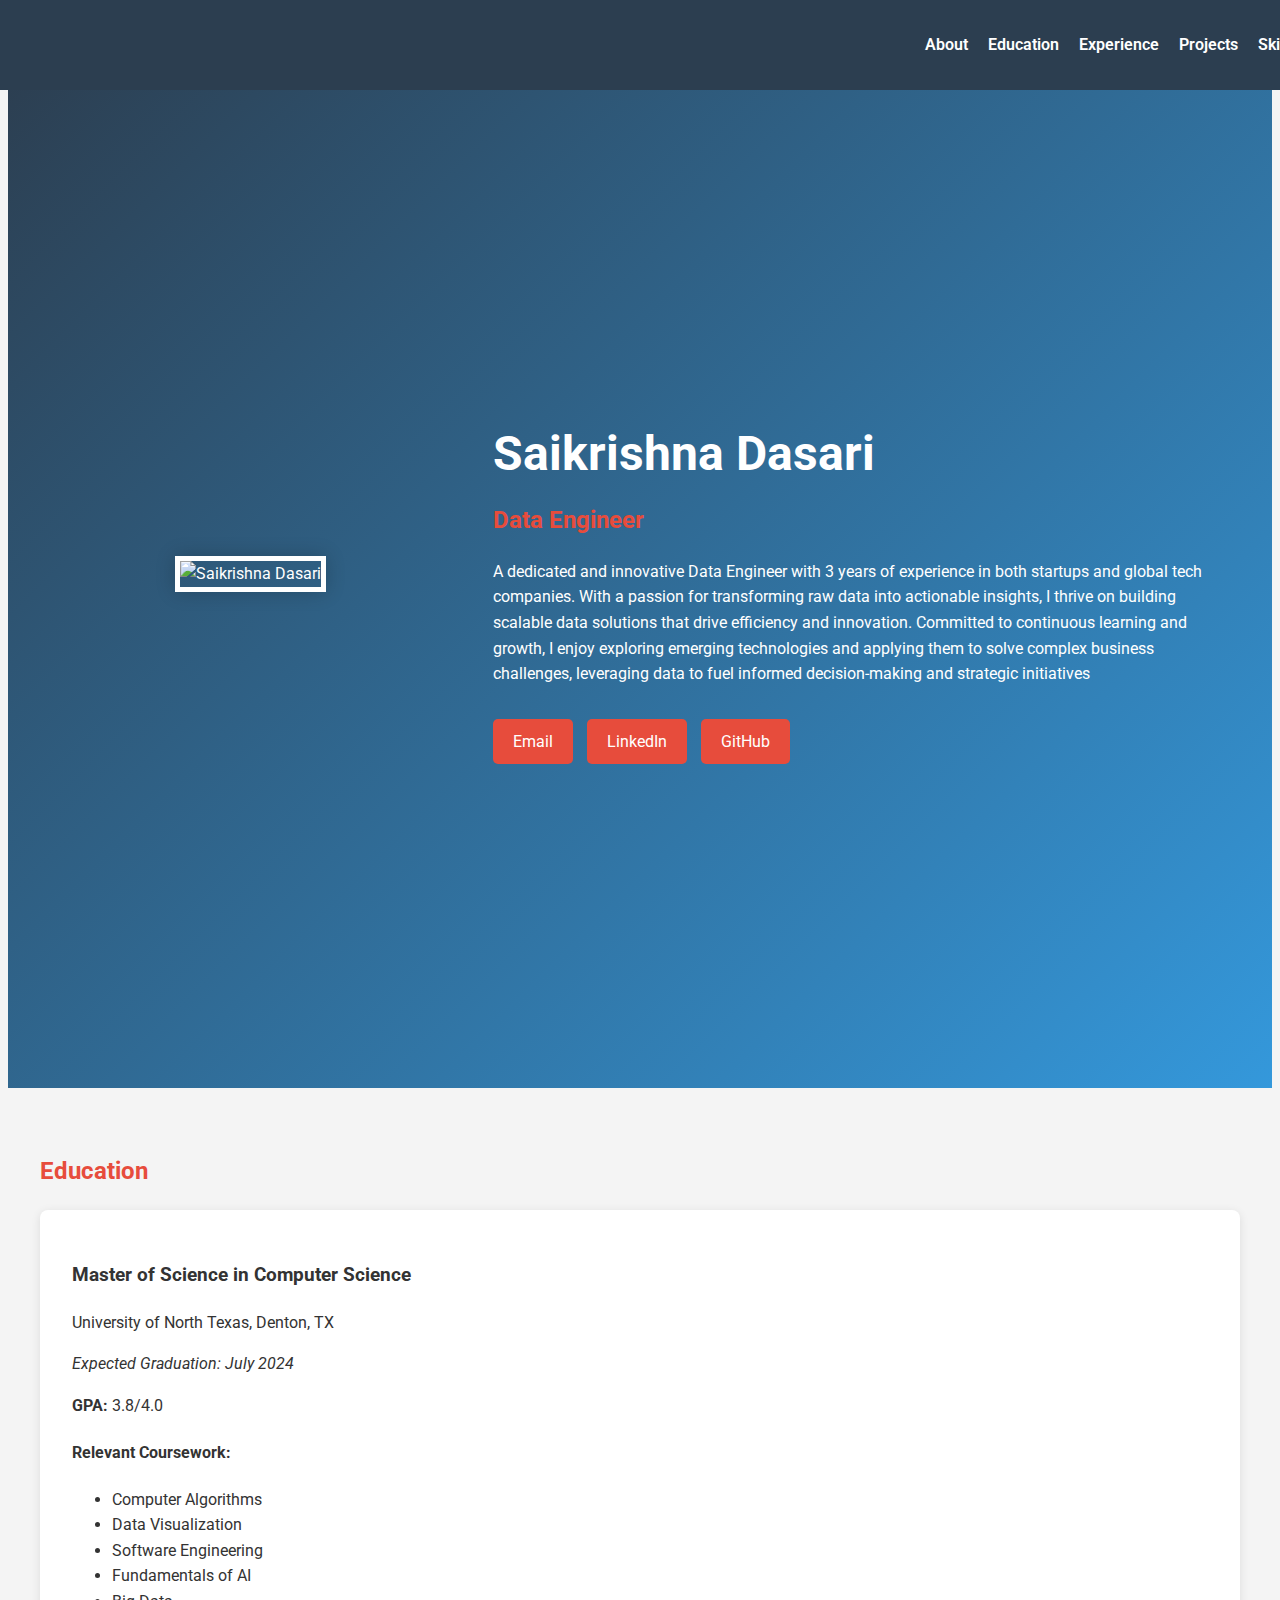
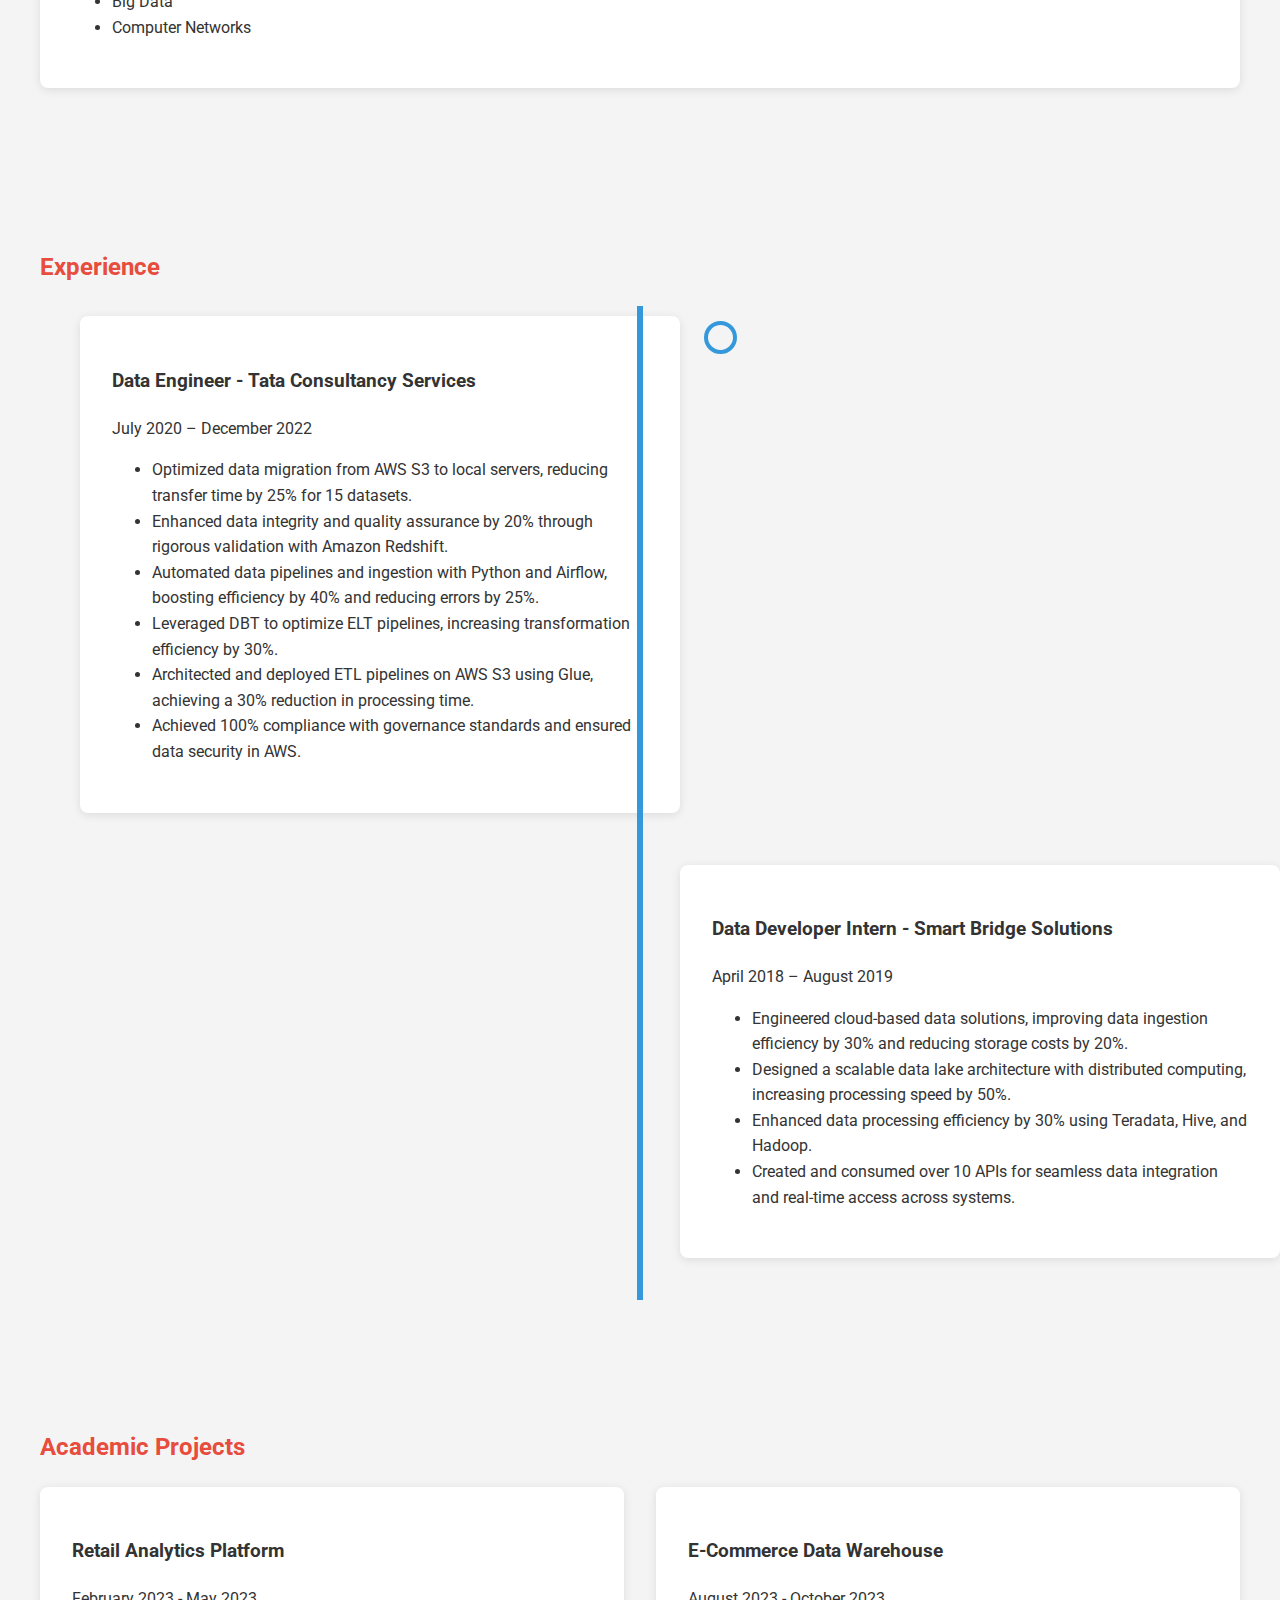
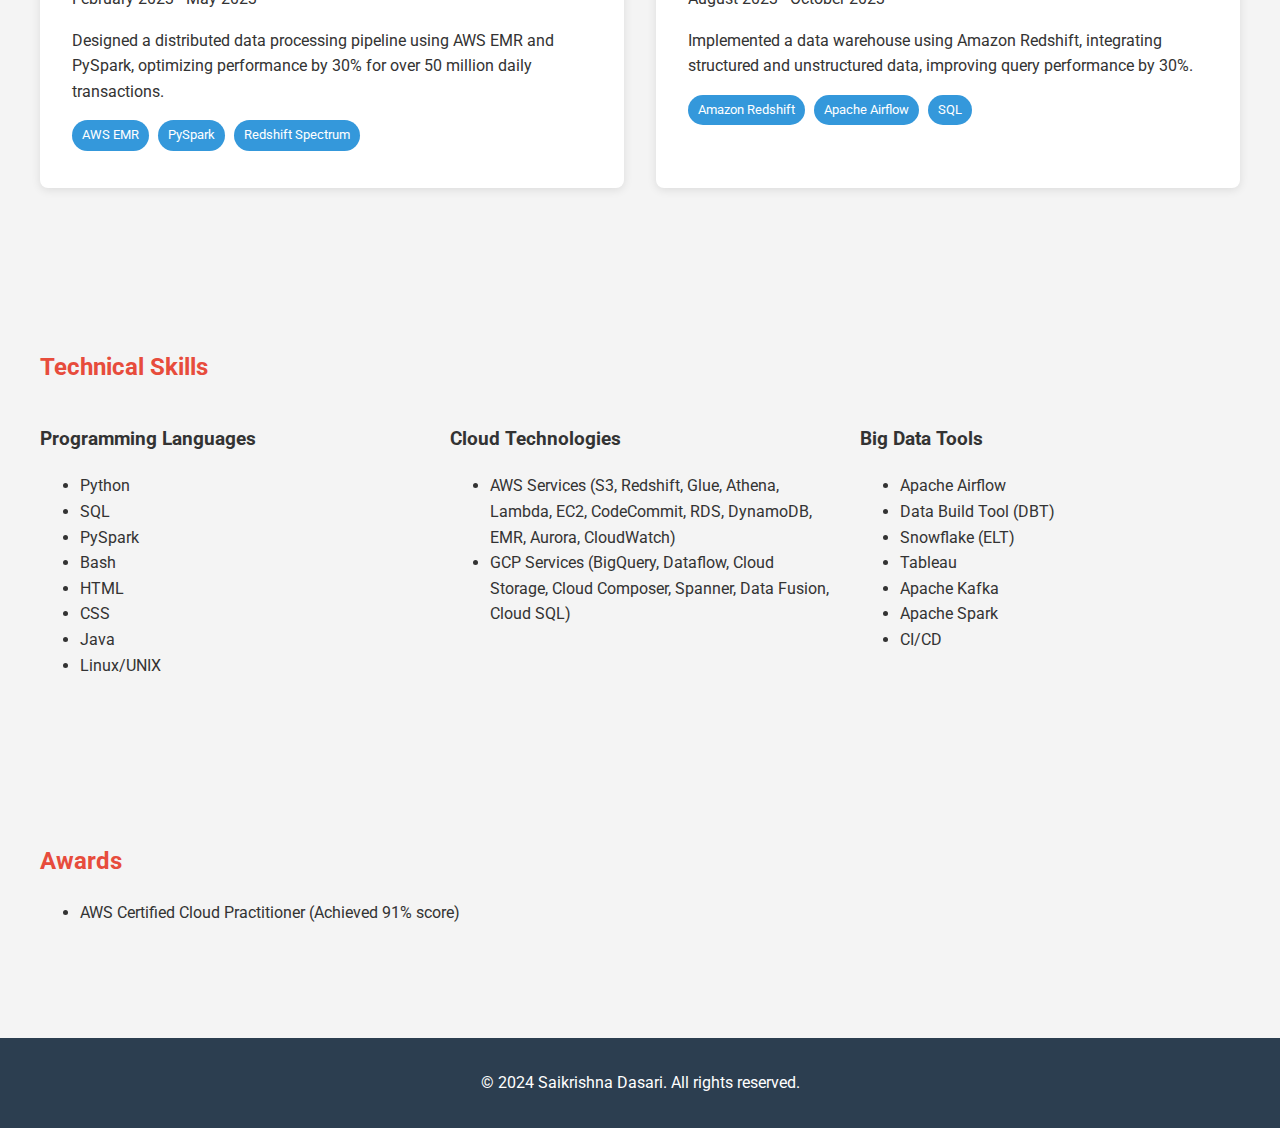
==== index.html @ 079c6537 "updated files4" ====
<!DOCTYPE html>
<html lang="en">
<head>
    <meta charset="UTF-8">
    <meta name="viewport" content="width=device-width, initial-scale=1.0">
    <title>Saikrishna Dasari - Data Engineer Portfolio</title>
    <link href="https://fonts.googleapis.com/css2?family=Roboto:wght@300;400;700&display=swap" rel="stylesheet">
    <link rel="stylesheet" href="styles.css">
    <script src="https://kit.fontawesome.com/your-fontawesome-kit.js" crossorigin="anonymous"></script>
</head>
<body>
    <header>
        <nav>
            <ul>
                <li><a href="#about">About</a></li>
                <li><a href="#education">Education</a></li>
                <li><a href="#experience">Experience</a></li>
                <li><a href="#projects">Projects</a></li>
                <li><a href="#skills">Skills</a></li>
            </ul>
        </nav>
    </header>

    <main>
        <section id="hero">
            <div class="hero-content">
                <div class="hero-image">
                    <img src="https://github.com/saikrishnadasari5/saikrishnadasari5.github.io/blob/master/saikii.jpeg?raw=true" alt="Saikrishna Dasari">
                </div>
                <div class="hero-text">
                    <h1>Saikrishna Dasari</h1>
                    <h2>Data Engineer</h2>
                    <p>A dedicated and innovative Data Engineer with 3 years of experience in both startups and global tech companies. With a passion for transforming raw data into actionable insights, I thrive on building scalable data solutions that drive efficiency and innovation. Committed to continuous learning and growth, I enjoy exploring emerging technologies and applying them to solve complex business challenges, leveraging data to fuel informed decision-making and strategic initiatives</p>
                    <div class="contact-links">
                        <a href="mailto:saikrishnadasari46@gmail.com" class="btn"><i class="fas fa-envelope"></i> Email</a>
                        <a href="https://www.linkedin.com/in/saikrishna-dasari-46b28b151/" target="_blank" class="btn"><i class="fab fa-linkedin"></i> LinkedIn</a>
                        <a href="https://github.com/saikrishnadasari5" target="_blank" class="btn"><i class="fab fa-github"></i> GitHub</a>
                    </div>
                </div>
            </div>
        </section>

        <section id="education">
            <h2>Education</h2>
            <div class="education-card">
                <h3>Master of Science in Computer Science</h3>
                <p>University of North Texas, Denton, TX</p>
                <p><em>Expected Graduation: July 2024</em></p>
                <p><strong>GPA:</strong> 3.8/4.0</p>
                <div class="coursework">
                    <h4>Relevant Coursework:</h4>
                    <ul>
                        <li>Computer Algorithms</li>
                        <li>Data Visualization</li>
                        <li>Software Engineering</li>
                        <li>Fundamentals of AI</li>
                        <li>Big Data</li>
                        <li>Computer Networks</li>
                    </ul>
                </div>
            </div>
        </section>

        <section id="experience">
            <h2>Experience</h2>
            <div class="timeline">
                <div class="timeline-item">
                    <div class="timeline-content">
                        <h3>Data Engineer - Tata Consultancy Services</h3>
                        <p class="date">July 2020 – December 2022</p>
                        <ul>
                            <li>Optimized data migration from AWS S3 to local servers, reducing transfer time by 25% for 15 datasets.</li>
                            <li>Enhanced data integrity and quality assurance by 20% through rigorous validation with Amazon Redshift.</li>
                            <li>Automated data pipelines and ingestion with Python and Airflow, boosting efficiency by 40% and reducing errors by 25%.</li>
                            <li>Leveraged DBT to optimize ELT pipelines, increasing transformation efficiency by 30%.</li>
                            <li>Architected and deployed ETL pipelines on AWS S3 using Glue, achieving a 30% reduction in processing time.</li>
                            <li>Achieved 100% compliance with governance standards and ensured data security in AWS.</li>
                        </ul>
                    </div>
                </div>
                <div class="timeline-item">
                    <div class="timeline-content">
                        <h3>Data Developer Intern - Smart Bridge Solutions</h3>
                        <p class="date">April 2018 – August 2019</p>
                        <ul>
                            <li>Engineered cloud-based data solutions, improving data ingestion efficiency by 30% and reducing storage costs by 20%.</li>
                            <li>Designed a scalable data lake architecture with distributed computing, increasing processing speed by 50%.</li>
                            <li>Enhanced data processing efficiency by 30% using Teradata, Hive, and Hadoop.</li>
                            <li>Created and consumed over 10 APIs for seamless data integration and real-time access across systems.</li>
                        </ul>
                    </div>
                </div>
            </div>
        </section>

        <section id="projects">
            <h2>Academic Projects</h2>
            <div class="project-grid">
                <div class="project-card">
                    <h3>Retail Analytics Platform</h3>
                    <p class="project-date">February 2023 - May 2023</p>
                    <p>Designed a distributed data processing pipeline using AWS EMR and PySpark, optimizing performance by 30% for over 50 million daily transactions.</p>
                    <div class="tech-stack">
                        <span>AWS EMR</span>
                        <span>PySpark</span>
                        <span>Redshift Spectrum</span>
                    </div>
                </div>
                <div class="project-card">
                    <h3>E-Commerce Data Warehouse</h3>
                    <p class="project-date">August 2023 - October 2023</p>
                    <p>Implemented a data warehouse using Amazon Redshift, integrating structured and unstructured data, improving query performance by 30%.</p>
                    <div class="tech-stack">
                        <span>Amazon Redshift</span>
                        <span>Apache Airflow</span>
                        <span>SQL</span>
                    </div>
                </div>
            </div>
        </section>

        <section id="skills">
            <h2>Technical Skills</h2>
            <div class="skills-container">
                <div class="skill-category">
                    <h3>Programming Languages</h3>
                    <ul>
                        <li>Python</li>
                        <li>SQL</li>
                        <li>PySpark</li>
                        <li>Bash</li>
                        <li>HTML</li>
                        <li>CSS</li>
                        <li>Java</li>
                        <li>Linux/UNIX</li>
                    </ul>
                </div>
                <div class="skill-category">
                    <h3>Cloud Technologies</h3>
                    <ul>
                        <li>AWS Services (S3, Redshift, Glue, Athena, Lambda, EC2, CodeCommit, RDS, DynamoDB, EMR, Aurora, CloudWatch)</li>
                        <li>GCP Services (BigQuery, Dataflow, Cloud Storage, Cloud Composer, Spanner, Data Fusion, Cloud SQL)</li>
                    </ul>
                </div>
                <div class="skill-category">
                    <h3>Big Data Tools</h3>
                    <ul>
                        <li>Apache Airflow</li>
                        <li>Data Build Tool (DBT)</li>
                        <li>Snowflake (ELT)</li>
                        <li>Tableau</li>
                        <li>Apache Kafka</li>
                        <li>Apache Spark</li>
                        <li>CI/CD</li>
                    </ul>
                </div>
            </div>
        </section>

        <section id="awards">
            <h2>Awards</h2>
            <ul>
                <li>AWS Certified Cloud Practitioner (Achieved 91% score)</li>
            </ul>
        </section>
    </main>

    <footer>
        <p>&copy; 2024 Saikrishna Dasari. All rights reserved.</p>
    </footer>
</body>
</html>
---- styles.css ----
:root {
    --primary-color: #2c3e50;
    --secondary-color: #3498db;
    --accent-color: #e74c3c;
    --text-color: #333;
    --bg-color: #f4f4f4;
}

body, html {
    font-family: 'Roboto', sans-serif;
    margin: 0;
    padding: 0;
    background-color: var(--bg-color);
    color: var(--text-color);
    line-height: 1.6;
}

header {
    background-color: var(--primary-color);
    padding: 1rem;
    position: fixed;
    width: 100%;
    top: 0;
    z-index: 1000;
}

nav ul {
    list-style-type: none;
    padding: 0;
    display: flex;
    justify-content: flex-end;
}

nav ul li {
    margin-left: 20px;
}

nav ul li a {
    color: white;
    text-decoration: none;
    font-weight: 600;
    transition: color 0.3s ease;
}

nav ul li a:hover {
    color: var(--secondary-color);
}

main {
    padding-top: 60px;
}

#hero {
    height: 100vh;
    display: flex;
    align-items: center;
    background: linear-gradient(135deg, var(--primary-color) 0%, var(--secondary-color) 100%);
    color: white;
}

.hero-content {
    display: flex;
    max-width: 1200px;
    margin: 0 auto;
    padding: 2rem;
    align-items: center;
}

.hero-image {
    flex: 1;
    text-align: center;
}

.hero-image img {
    width: 300px;
    height: auto;
    object-fit: cover;
    border: 5px solid white;
    box-shadow: 0 0 20px rgba(0, 0, 0, 0.2);
}

.hero-text {
    flex: 2;
    padding-left: 4rem;
}

h1 {
    font-size: 3em;
    margin-bottom: 0.5rem;
}

h2 {
    font-size: 1.5em;
    color: var(--accent-color);
    margin-top: 0;
}

.contact-links {
    margin-top: 2rem;
}

.btn {
    display: inline-block;
    padding: 10px 20px;
    margin-right: 10px;
    background-color: var(--accent-color);
    color: white;
    text-decoration: none;
    border-radius: 5px;
    transition: background-color 0.3s ease;
}

.btn:hover {
    background-color: #c0392b;
}

section {
    padding: 4rem 2rem;
    max-width: 1200px;
    margin: 0 auto;
}

.education-card, .timeline-content, .project-card {
    background-color: white;
    padding: 2rem;
    border-radius: 8px;
    box-shadow: 0 2px 10px rgba(0, 0, 0, 0.1);
    margin-bottom: 2rem;
}

.timeline {
    position: relative;
}

.timeline::after {
    content: '';
    position: absolute;
    width: 6px;
    background-color: var(--secondary-color);
    top: 0;
    bottom: 0;
    left: 50%;
    margin-left: -3px;
}

.timeline-item {
    padding: 10px 40px;
    position: relative;
    background-color: inherit;
    width: 50%;
}

.timeline-item::after {
    content: '';
    position: absolute;
    width: 25px;
    height: 25px;
    right: -17px;
    background-color: var(--bg-color);
    border: 4px solid var(--secondary-color);
    top: 15px;
    border-radius: 50%;
    z-index: 1;
}

.timeline-item:nth-child(even) {
    left: 50%;
}

.project-grid {
    display: grid;
    grid-template-columns: repeat(auto-fit, minmax(300px, 1fr));
    gap: 2rem;
}

.tech-stack {
    margin-top: 1rem;
}

.tech-stack span {
    display: inline-block;
    background-color: var(--secondary-color);
    color: white;
    padding: 5px 10px;
    border-radius: 20px;
    font-size: 0.8rem;
    margin-right: 5px;
    margin-bottom: 5px;
}

.skills-container {
    display: flex;
    flex-wrap: wrap;
    justify-content: space-between;
}

.skill-category {
    flex-basis: calc(33.333% - 20px);
    margin-bottom: 20px;
}

footer {
    background-color: var(--primary-color);
    color: white;
    text-align: center;
    padding: 1rem;
    margin-top: 2rem;
}

@media (max-width: 768px) {
    .hero-content {
        flex-direction: column;
        text-align: center;
    }

    .hero-text {
        padding-left: 0;
        margin-top: 2rem;
    }

    .timeline::after {
        left: 31px;
    }

    .timeline-item {
        width: 100%;
        padding-left: 70px;
        padding-right: 25px;
    }

    .timeline-item::before {
        left: 60px;
        border: medium solid white;
        border-width: 10px 10px 10px 0;
        border-color: transparent white transparent transparent;
    }

    .timeline-item::after {
        left: 15px;
    }

    .timeline-item:nth-child(even) {
        left: 0%;
    }

    .skill-category {
        flex-basis: 100%;
    }
}
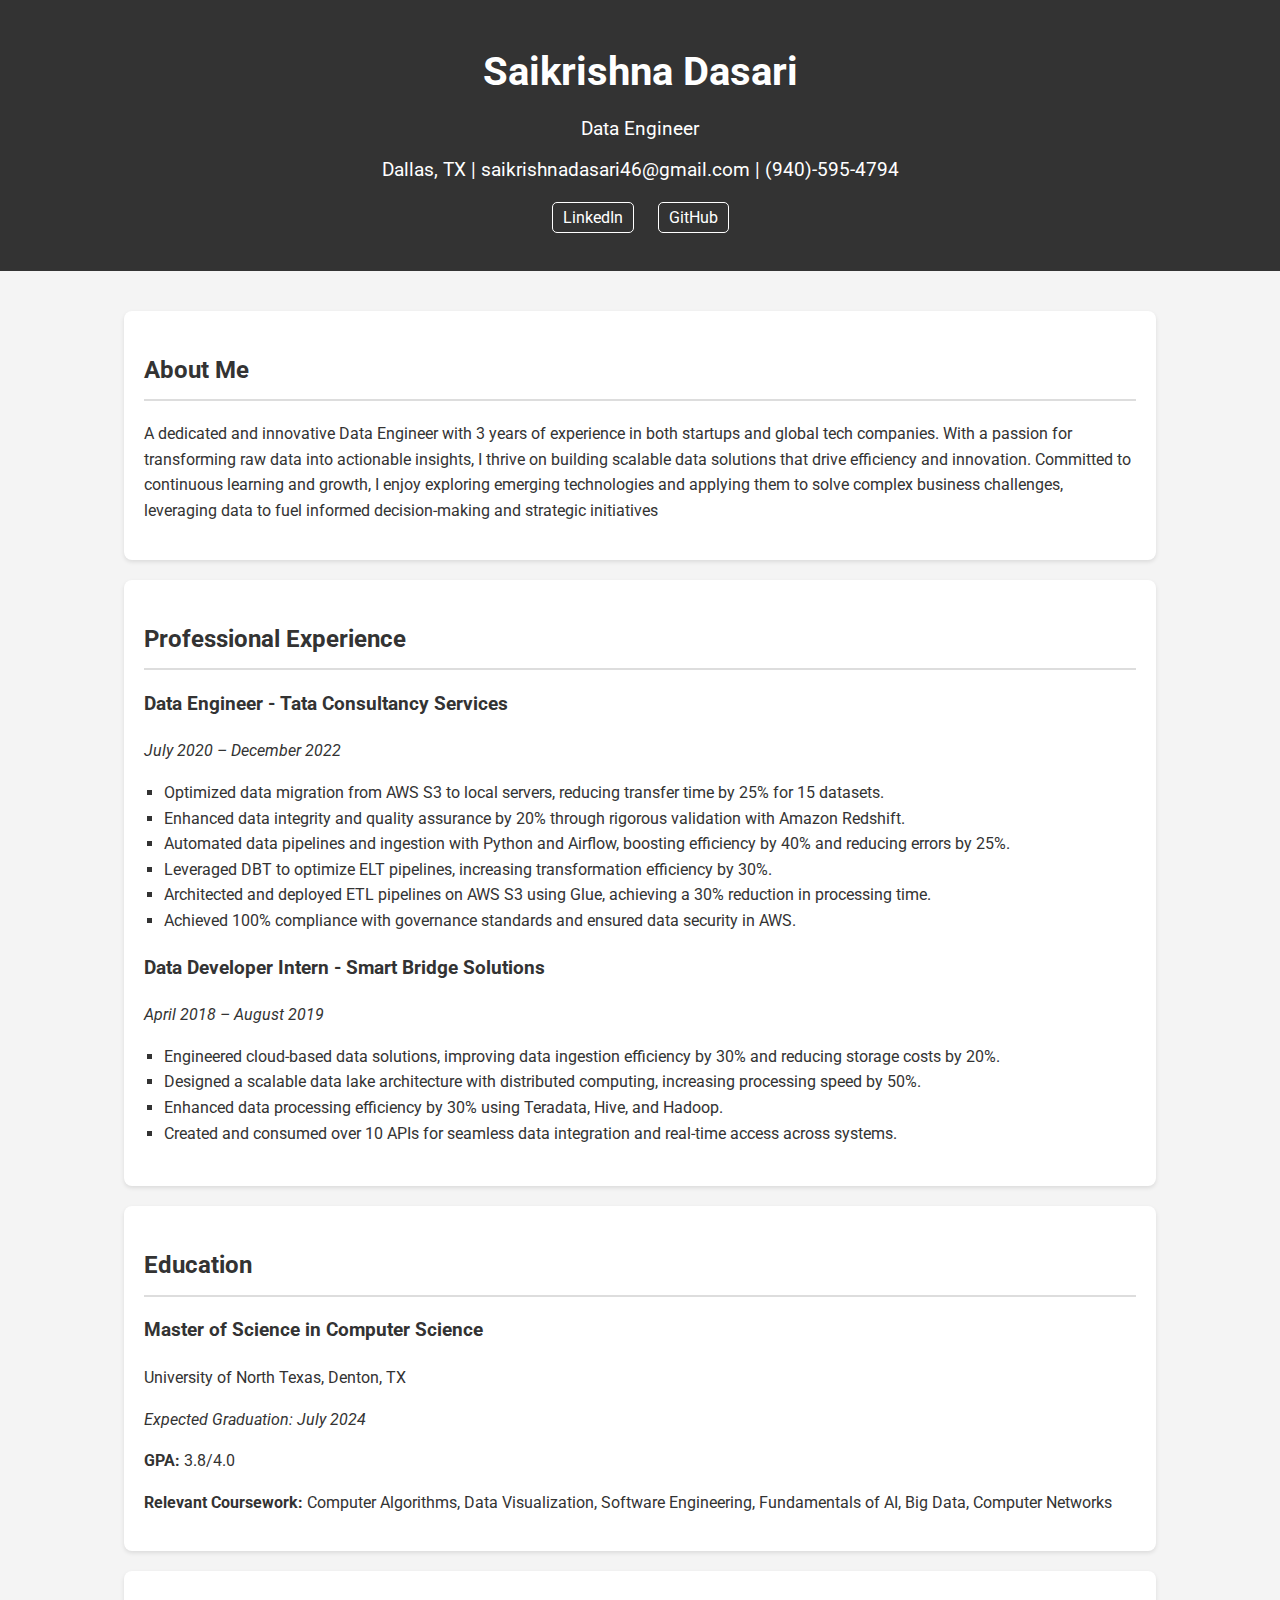
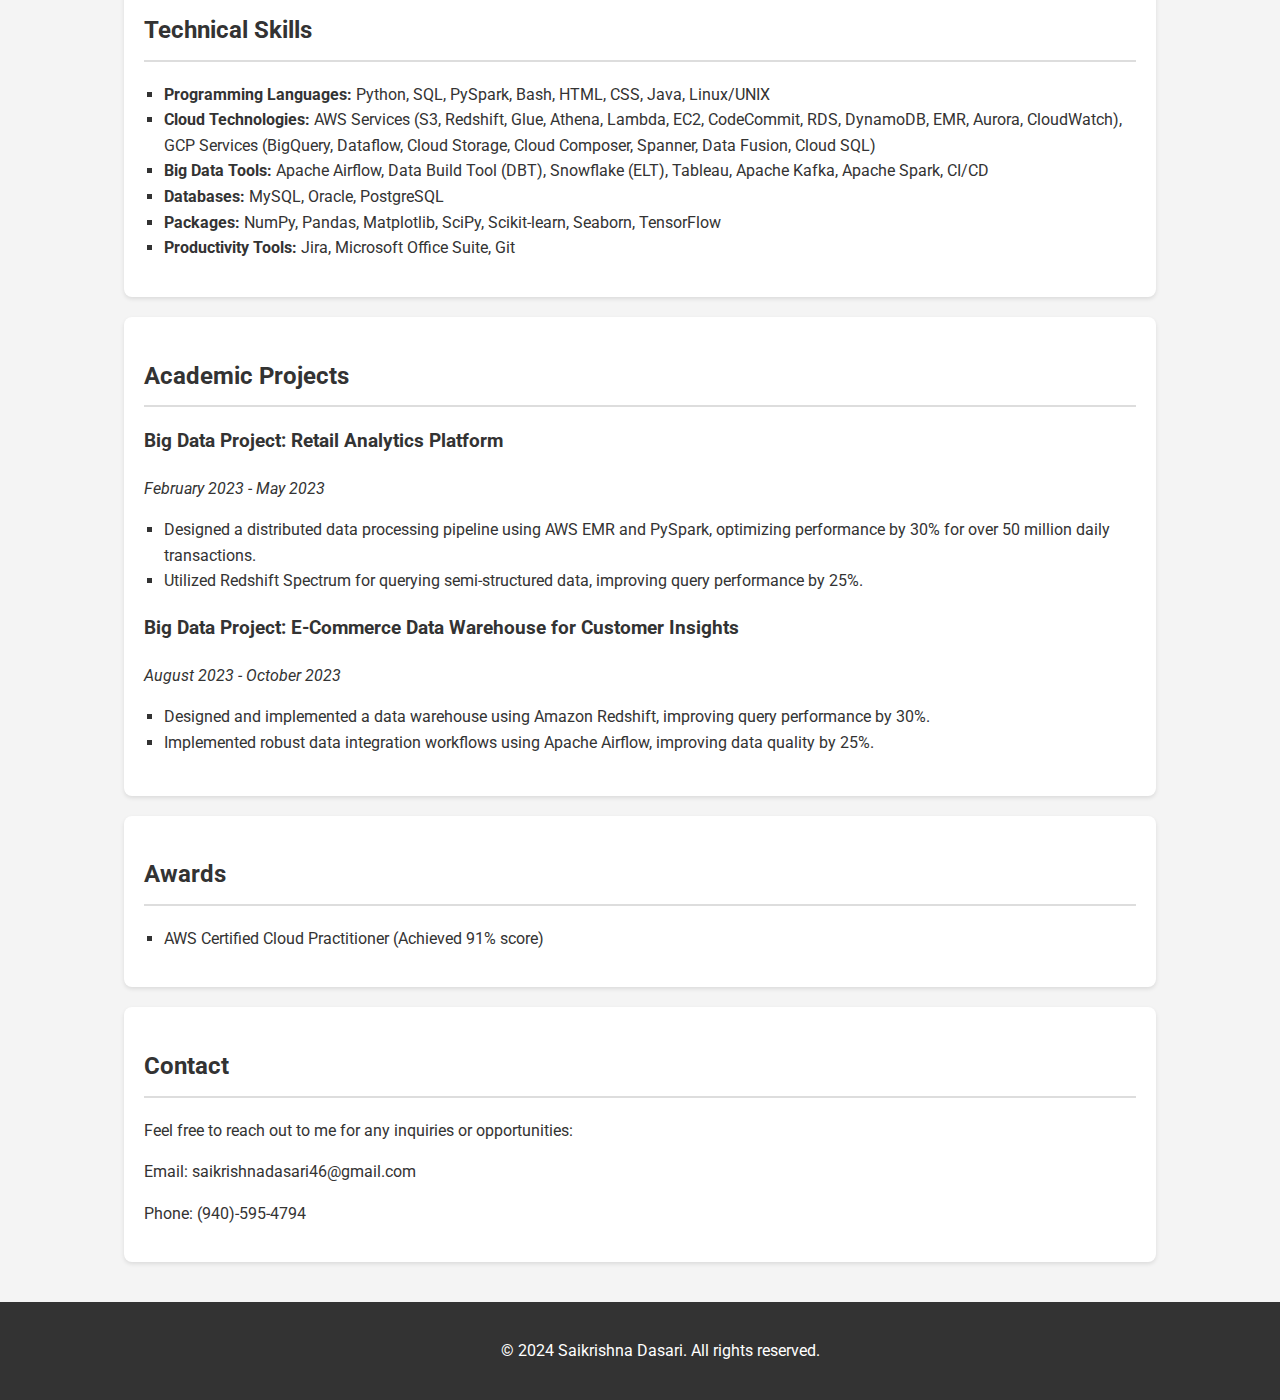
==== commit 9f5a8cf1: "updated files4" ====
--- a/index.html
+++ b/index.html
@@ -6,154 +6,88 @@
     <title>Saikrishna Dasari - Data Engineer Portfolio</title>
     <link href="https://fonts.googleapis.com/css2?family=Roboto:wght@300;400;700&display=swap" rel="stylesheet">
     <link rel="stylesheet" href="styles.css">
-    <script src="https://kit.fontawesome.com/your-fontawesome-kit.js" crossorigin="anonymous"></script>
 </head>
 <body>
     <header>
+        <h1>Saikrishna Dasari</h1>
+        <p>Data Engineer</p>
+        <p>Dallas, TX | saikrishnadasari46@gmail.com | (940)-595-4794</p>
         <nav>
-            <ul>
-                <li><a href="#about">About</a></li>
-                <li><a href="#education">Education</a></li>
-                <li><a href="#experience">Experience</a></li>
-                <li><a href="#projects">Projects</a></li>
-                <li><a href="#skills">Skills</a></li>
-            </ul>
+            <a href="https://www.linkedin.com/in/saikrishna-dasari-46b28b151/" target="_blank">LinkedIn</a>
+            <a href="https://github.com/saikrishnadasari5" target="_blank">GitHub</a>
         </nav>
     </header>
 
     <main>
-        <section id="hero">
-            <div class="hero-content">
-                <div class="hero-image">
-                    <img src="https://github.com/saikrishnadasari5/saikrishnadasari5.github.io/blob/master/saikii.jpeg?raw=true" alt="Saikrishna Dasari">
-                </div>
-                <div class="hero-text">
-                    <h1>Saikrishna Dasari</h1>
-                    <h2>Data Engineer</h2>
-                    <p>A dedicated and innovative Data Engineer with 3 years of experience in both startups and global tech companies. With a passion for transforming raw data into actionable insights, I thrive on building scalable data solutions that drive efficiency and innovation. Committed to continuous learning and growth, I enjoy exploring emerging technologies and applying them to solve complex business challenges, leveraging data to fuel informed decision-making and strategic initiatives</p>
-                    <div class="contact-links">
-                        <a href="mailto:saikrishnadasari46@gmail.com" class="btn"><i class="fas fa-envelope"></i> Email</a>
-                        <a href="https://www.linkedin.com/in/saikrishna-dasari-46b28b151/" target="_blank" class="btn"><i class="fab fa-linkedin"></i> LinkedIn</a>
-                        <a href="https://github.com/saikrishnadasari5" target="_blank" class="btn"><i class="fab fa-github"></i> GitHub</a>
-                    </div>
-                </div>
+        <section id="about">
+            <h2>About Me</h2>
+            <p>A dedicated and innovative Data Engineer with 3 years of experience in both startups and global tech companies. With a passion for transforming raw data into actionable insights, I thrive on building scalable data solutions that drive efficiency and innovation. Committed to continuous learning and growth, I enjoy exploring emerging technologies and applying them to solve complex business challenges, leveraging data to fuel informed decision-making and strategic initiatives</p>
+        </section>
+
+        <section id="experience">
+            <h2>Professional Experience</h2>
+            <div class="job">
+                <h3>Data Engineer - Tata Consultancy Services</h3>
+                <p><em>July 2020 – December 2022</em></p>
+                <ul>
+                    <li>Optimized data migration from AWS S3 to local servers, reducing transfer time by 25% for 15 datasets.</li>
+                    <li>Enhanced data integrity and quality assurance by 20% through rigorous validation with Amazon Redshift.</li>
+                    <li>Automated data pipelines and ingestion with Python and Airflow, boosting efficiency by 40% and reducing errors by 25%.</li>
+                    <li>Leveraged DBT to optimize ELT pipelines, increasing transformation efficiency by 30%.</li>
+                    <li>Architected and deployed ETL pipelines on AWS S3 using Glue, achieving a 30% reduction in processing time.</li>
+                    <li>Achieved 100% compliance with governance standards and ensured data security in AWS.</li>
+                </ul>
+            </div>
+            <div class="job">
+                <h3>Data Developer Intern - Smart Bridge Solutions</h3>
+                <p><em>April 2018 – August 2019</em></p>
+                <ul>
+                    <li>Engineered cloud-based data solutions, improving data ingestion efficiency by 30% and reducing storage costs by 20%.</li>
+                    <li>Designed a scalable data lake architecture with distributed computing, increasing processing speed by 50%.</li>
+                    <li>Enhanced data processing efficiency by 30% using Teradata, Hive, and Hadoop.</li>
+                    <li>Created and consumed over 10 APIs for seamless data integration and real-time access across systems.</li>
+                </ul>
             </div>
         </section>
 
         <section id="education">
             <h2>Education</h2>
-            <div class="education-card">
-                <h3>Master of Science in Computer Science</h3>
-                <p>University of North Texas, Denton, TX</p>
-                <p><em>Expected Graduation: July 2024</em></p>
-                <p><strong>GPA:</strong> 3.8/4.0</p>
-                <div class="coursework">
-                    <h4>Relevant Coursework:</h4>
-                    <ul>
-                        <li>Computer Algorithms</li>
-                        <li>Data Visualization</li>
-                        <li>Software Engineering</li>
-                        <li>Fundamentals of AI</li>
-                        <li>Big Data</li>
-                        <li>Computer Networks</li>
-                    </ul>
-                </div>
-            </div>
+            <h3>Master of Science in Computer Science</h3>
+            <p>University of North Texas, Denton, TX</p>
+            <p><em>Expected Graduation: July 2024</em></p>
+            <p><strong>GPA:</strong> 3.8/4.0</p>
+            <p><strong>Relevant Coursework:</strong> Computer Algorithms, Data Visualization, Software Engineering, Fundamentals of AI, Big Data, Computer Networks</p>
         </section>
 
-        <section id="experience">
-            <h2>Experience</h2>
-            <div class="timeline">
-                <div class="timeline-item">
-                    <div class="timeline-content">
-                        <h3>Data Engineer - Tata Consultancy Services</h3>
-                        <p class="date">July 2020 – December 2022</p>
-                        <ul>
-                            <li>Optimized data migration from AWS S3 to local servers, reducing transfer time by 25% for 15 datasets.</li>
-                            <li>Enhanced data integrity and quality assurance by 20% through rigorous validation with Amazon Redshift.</li>
-                            <li>Automated data pipelines and ingestion with Python and Airflow, boosting efficiency by 40% and reducing errors by 25%.</li>
-                            <li>Leveraged DBT to optimize ELT pipelines, increasing transformation efficiency by 30%.</li>
-                            <li>Architected and deployed ETL pipelines on AWS S3 using Glue, achieving a 30% reduction in processing time.</li>
-                            <li>Achieved 100% compliance with governance standards and ensured data security in AWS.</li>
-                        </ul>
-                    </div>
-                </div>
-                <div class="timeline-item">
-                    <div class="timeline-content">
-                        <h3>Data Developer Intern - Smart Bridge Solutions</h3>
-                        <p class="date">April 2018 – August 2019</p>
-                        <ul>
-                            <li>Engineered cloud-based data solutions, improving data ingestion efficiency by 30% and reducing storage costs by 20%.</li>
-                            <li>Designed a scalable data lake architecture with distributed computing, increasing processing speed by 50%.</li>
-                            <li>Enhanced data processing efficiency by 30% using Teradata, Hive, and Hadoop.</li>
-                            <li>Created and consumed over 10 APIs for seamless data integration and real-time access across systems.</li>
-                        </ul>
-                    </div>
-                </div>
-            </div>
+        <section id="skills">
+            <h2>Technical Skills</h2>
+            <ul>
+                <li><strong>Programming Languages:</strong> Python, SQL, PySpark, Bash, HTML, CSS, Java, Linux/UNIX</li>
+                <li><strong>Cloud Technologies:</strong> AWS Services (S3, Redshift, Glue, Athena, Lambda, EC2, CodeCommit, RDS, DynamoDB, EMR, Aurora, CloudWatch), GCP Services (BigQuery, Dataflow, Cloud Storage, Cloud Composer, Spanner, Data Fusion, Cloud SQL)</li>
+                <li><strong>Big Data Tools:</strong> Apache Airflow, Data Build Tool (DBT), Snowflake (ELT), Tableau, Apache Kafka, Apache Spark, CI/CD</li>
+                <li><strong>Databases:</strong> MySQL, Oracle, PostgreSQL</li>
+                <li><strong>Packages:</strong> NumPy, Pandas, Matplotlib, SciPy, Scikit-learn, Seaborn, TensorFlow</li>
+                <li><strong>Productivity Tools:</strong> Jira, Microsoft Office Suite, Git</li>
+            </ul>
         </section>
 
         <section id="projects">
             <h2>Academic Projects</h2>
-            <div class="project-grid">
-                <div class="project-card">
-                    <h3>Retail Analytics Platform</h3>
-                    <p class="project-date">February 2023 - May 2023</p>
-                    <p>Designed a distributed data processing pipeline using AWS EMR and PySpark, optimizing performance by 30% for over 50 million daily transactions.</p>
-                    <div class="tech-stack">
-                        <span>AWS EMR</span>
-                        <span>PySpark</span>
-                        <span>Redshift Spectrum</span>
-                    </div>
-                </div>
-                <div class="project-card">
-                    <h3>E-Commerce Data Warehouse</h3>
-                    <p class="project-date">August 2023 - October 2023</p>
-                    <p>Implemented a data warehouse using Amazon Redshift, integrating structured and unstructured data, improving query performance by 30%.</p>
-                    <div class="tech-stack">
-                        <span>Amazon Redshift</span>
-                        <span>Apache Airflow</span>
-                        <span>SQL</span>
-                    </div>
-                </div>
+            <div class="project">
+                <h3>Big Data Project: Retail Analytics Platform</h3>
+                <p><em>February 2023 - May 2023</em></p>
+                <ul>
+                    <li>Designed a distributed data processing pipeline using AWS EMR and PySpark, optimizing performance by 30% for over 50 million daily transactions.</li>
+                    <li>Utilized Redshift Spectrum for querying semi-structured data, improving query performance by 25%.</li>
+                </ul>
             </div>
-        </section>
-
-        <section id="skills">
-            <h2>Technical Skills</h2>
-            <div class="skills-container">
-                <div class="skill-category">
-                    <h3>Programming Languages</h3>
-                    <ul>
-                        <li>Python</li>
-                        <li>SQL</li>
-                        <li>PySpark</li>
-                        <li>Bash</li>
-                        <li>HTML</li>
-                        <li>CSS</li>
-                        <li>Java</li>
-                        <li>Linux/UNIX</li>
-                    </ul>
-                </div>
-                <div class="skill-category">
-                    <h3>Cloud Technologies</h3>
-                    <ul>
-                        <li>AWS Services (S3, Redshift, Glue, Athena, Lambda, EC2, CodeCommit, RDS, DynamoDB, EMR, Aurora, CloudWatch)</li>
-                        <li>GCP Services (BigQuery, Dataflow, Cloud Storage, Cloud Composer, Spanner, Data Fusion, Cloud SQL)</li>
-                    </ul>
-                </div>
-                <div class="skill-category">
-                    <h3>Big Data Tools</h3>
-                    <ul>
-                        <li>Apache Airflow</li>
-                        <li>Data Build Tool (DBT)</li>
-                        <li>Snowflake (ELT)</li>
-                        <li>Tableau</li>
-                        <li>Apache Kafka</li>
-                        <li>Apache Spark</li>
-                        <li>CI/CD</li>
-                    </ul>
-                </div>
+            <div class="project">
+                <h3>Big Data Project: E-Commerce Data Warehouse for Customer Insights</h3>
+                <p><em>August 2023 - October 2023</em></p>
+                <ul>
+                    <li>Designed and implemented a data warehouse using Amazon Redshift, improving query performance by 30%.</li>
+                    <li>Implemented robust data integration workflows using Apache Airflow, improving data quality by 25%.</li>
+                </ul>
             </div>
         </section>
 
@@ -163,6 +97,13 @@
                 <li>AWS Certified Cloud Practitioner (Achieved 91% score)</li>
             </ul>
         </section>
+
+        <section id="contact">
+            <h2>Contact</h2>
+            <p>Feel free to reach out to me for any inquiries or opportunities:</p>
+            <p>Email: saikrishnadasari46@gmail.com</p>
+            <p>Phone: (940)-595-4794</p>
+        </section>
     </main>
 
     <footer>
--- a/styles.css
+++ b/styles.css
@@ -1,249 +1,96 @@
-:root {
-    --primary-color: #2c3e50;
-    --secondary-color: #3498db;
-    --accent-color: #e74c3c;
-    --text-color: #333;
-    --bg-color: #f4f4f4;
-}
-
-body, html {
+body {
     font-family: 'Roboto', sans-serif;
     margin: 0;
     padding: 0;
-    background-color: var(--bg-color);
-    color: var(--text-color);
+    background-color: #f4f4f4;
+    color: #333;
     line-height: 1.6;
 }
 
 header {
-    background-color: var(--primary-color);
-    padding: 1rem;
-    position: fixed;
-    width: 100%;
-    top: 0;
-    z-index: 1000;
+    background-color: #333;
+    color: white;
+    text-align: center;
+    padding: 40px 20px;
 }
 
-nav ul {
-    list-style-type: none;
-    padding: 0;
-    display: flex;
-    justify-content: flex-end;
+header h1 {
+    font-size: 2.5em;
+    margin: 0;
 }
 
-nav ul li {
-    margin-left: 20px;
+header p {
+    font-size: 1.2em;
+    margin: 10px 0;
 }
 
-nav ul li a {
+nav {
+    margin-top: 20px;
+}
+
+nav a {
     color: white;
     text-decoration: none;
-    font-weight: 600;
-    transition: color 0.3s ease;
-}
-
-nav ul li a:hover {
-    color: var(--secondary-color);
-}
-
-main {
-    padding-top: 60px;
-}
-
-#hero {
-    height: 100vh;
-    display: flex;
-    align-items: center;
-    background: linear-gradient(135deg, var(--primary-color) 0%, var(--secondary-color) 100%);
-    color: white;
-}
-
-.hero-content {
-    display: flex;
-    max-width: 1200px;
-    margin: 0 auto;
-    padding: 2rem;
-    align-items: center;
-}
-
-.hero-image {
-    flex: 1;
-    text-align: center;
-}
-
-.hero-image img {
-    width: 300px;
-    height: auto;
-    object-fit: cover;
-    border: 5px solid white;
-    box-shadow: 0 0 20px rgba(0, 0, 0, 0.2);
-}
-
-.hero-text {
-    flex: 2;
-    padding-left: 4rem;
-}
-
-h1 {
-    font-size: 3em;
-    margin-bottom: 0.5rem;
-}
-
-h2 {
-    font-size: 1.5em;
-    color: var(--accent-color);
-    margin-top: 0;
-}
-
-.contact-links {
-    margin-top: 2rem;
-}
-
-.btn {
-    display: inline-block;
-    padding: 10px 20px;
-    margin-right: 10px;
-    background-color: var(--accent-color);
-    color: white;
-    text-decoration: none;
+    margin: 0 10px;
+    padding: 5px 10px;
+    border: 1px solid white;
     border-radius: 5px;
     transition: background-color 0.3s ease;
 }
 
-.btn:hover {
-    background-color: #c0392b;
+nav a:hover {
+    background-color: white;
+    color: #333;
+}
+
+main {
+    padding: 20px;
 }
 
 section {
-    padding: 4rem 2rem;
-    max-width: 1200px;
-    margin: 0 auto;
+    margin: 20px auto;
+    padding: 20px;
+    background-color: white;
+    width: 80%;
+    border-radius: 8px;
+    box-shadow: 0 2px 4px rgba(0, 0, 0, 0.1);
 }
 
-.education-card, .timeline-content, .project-card {
-    background-color: white;
-    padding: 2rem;
-    border-radius: 8px;
-    box-shadow: 0 2px 10px rgba(0, 0, 0, 0.1);
-    margin-bottom: 2rem;
+h2 {
+    color: #333;
+    border-bottom: 2px solid #ddd;
+    padding-bottom: 10px;
 }
 
-.timeline {
-    position: relative;
+ul {
+    list-style-type: square;
+    padding-left: 20px;
 }
 
-.timeline::after {
-    content: '';
-    position: absolute;
-    width: 6px;
-    background-color: var(--secondary-color);
-    top: 0;
-    bottom: 0;
-    left: 50%;
-    margin-left: -3px;
-}
-
-.timeline-item {
-    padding: 10px 40px;
-    position: relative;
-    background-color: inherit;
-    width: 50%;
-}
-
-.timeline-item::after {
-    content: '';
-    position: absolute;
-    width: 25px;
-    height: 25px;
-    right: -17px;
-    background-color: var(--bg-color);
-    border: 4px solid var(--secondary-color);
-    top: 15px;
-    border-radius: 50%;
-    z-index: 1;
-}
-
-.timeline-item:nth-child(even) {
-    left: 50%;
-}
-
-.project-grid {
-    display: grid;
-    grid-template-columns: repeat(auto-fit, minmax(300px, 1fr));
-    gap: 2rem;
-}
-
-.tech-stack {
-    margin-top: 1rem;
-}
-
-.tech-stack span {
-    display: inline-block;
-    background-color: var(--secondary-color);
-    color: white;
-    padding: 5px 10px;
-    border-radius: 20px;
-    font-size: 0.8rem;
-    margin-right: 5px;
-    margin-bottom: 5px;
-}
-
-.skills-container {
-    display: flex;
-    flex-wrap: wrap;
-    justify-content: space-between;
-}
-
-.skill-category {
-    flex-basis: calc(33.333% - 20px);
+.project, .job {
     margin-bottom: 20px;
 }
 
 footer {
-    background-color: var(--primary-color);
+    text-align: center;
+    padding: 20px;
+    background-color: #333;
     color: white;
-    text-align: center;
-    padding: 1rem;
-    margin-top: 2rem;
+    position: relative;
+    bottom: 0;
+    width: 100%;
 }
 
 @media (max-width: 768px) {
-    .hero-content {
-        flex-direction: column;
-        text-align: center;
+    section {
+        width: 90%;
     }
 
-    .hero-text {
-        padding-left: 0;
-        margin-top: 2rem;
+    header h1 {
+        font-size: 2em;
     }
 
-    .timeline::after {
-        left: 31px;
-    }
-
-    .timeline-item {
-        width: 100%;
-        padding-left: 70px;
-        padding-right: 25px;
-    }
-
-    .timeline-item::before {
-        left: 60px;
-        border: medium solid white;
-        border-width: 10px 10px 10px 0;
-        border-color: transparent white transparent transparent;
-    }
-
-    .timeline-item::after {
-        left: 15px;
-    }
-
-    .timeline-item:nth-child(even) {
-        left: 0%;
-    }
-
-    .skill-category {
-        flex-basis: 100%;
+    header p {
+        font-size: 1em;
     }
 }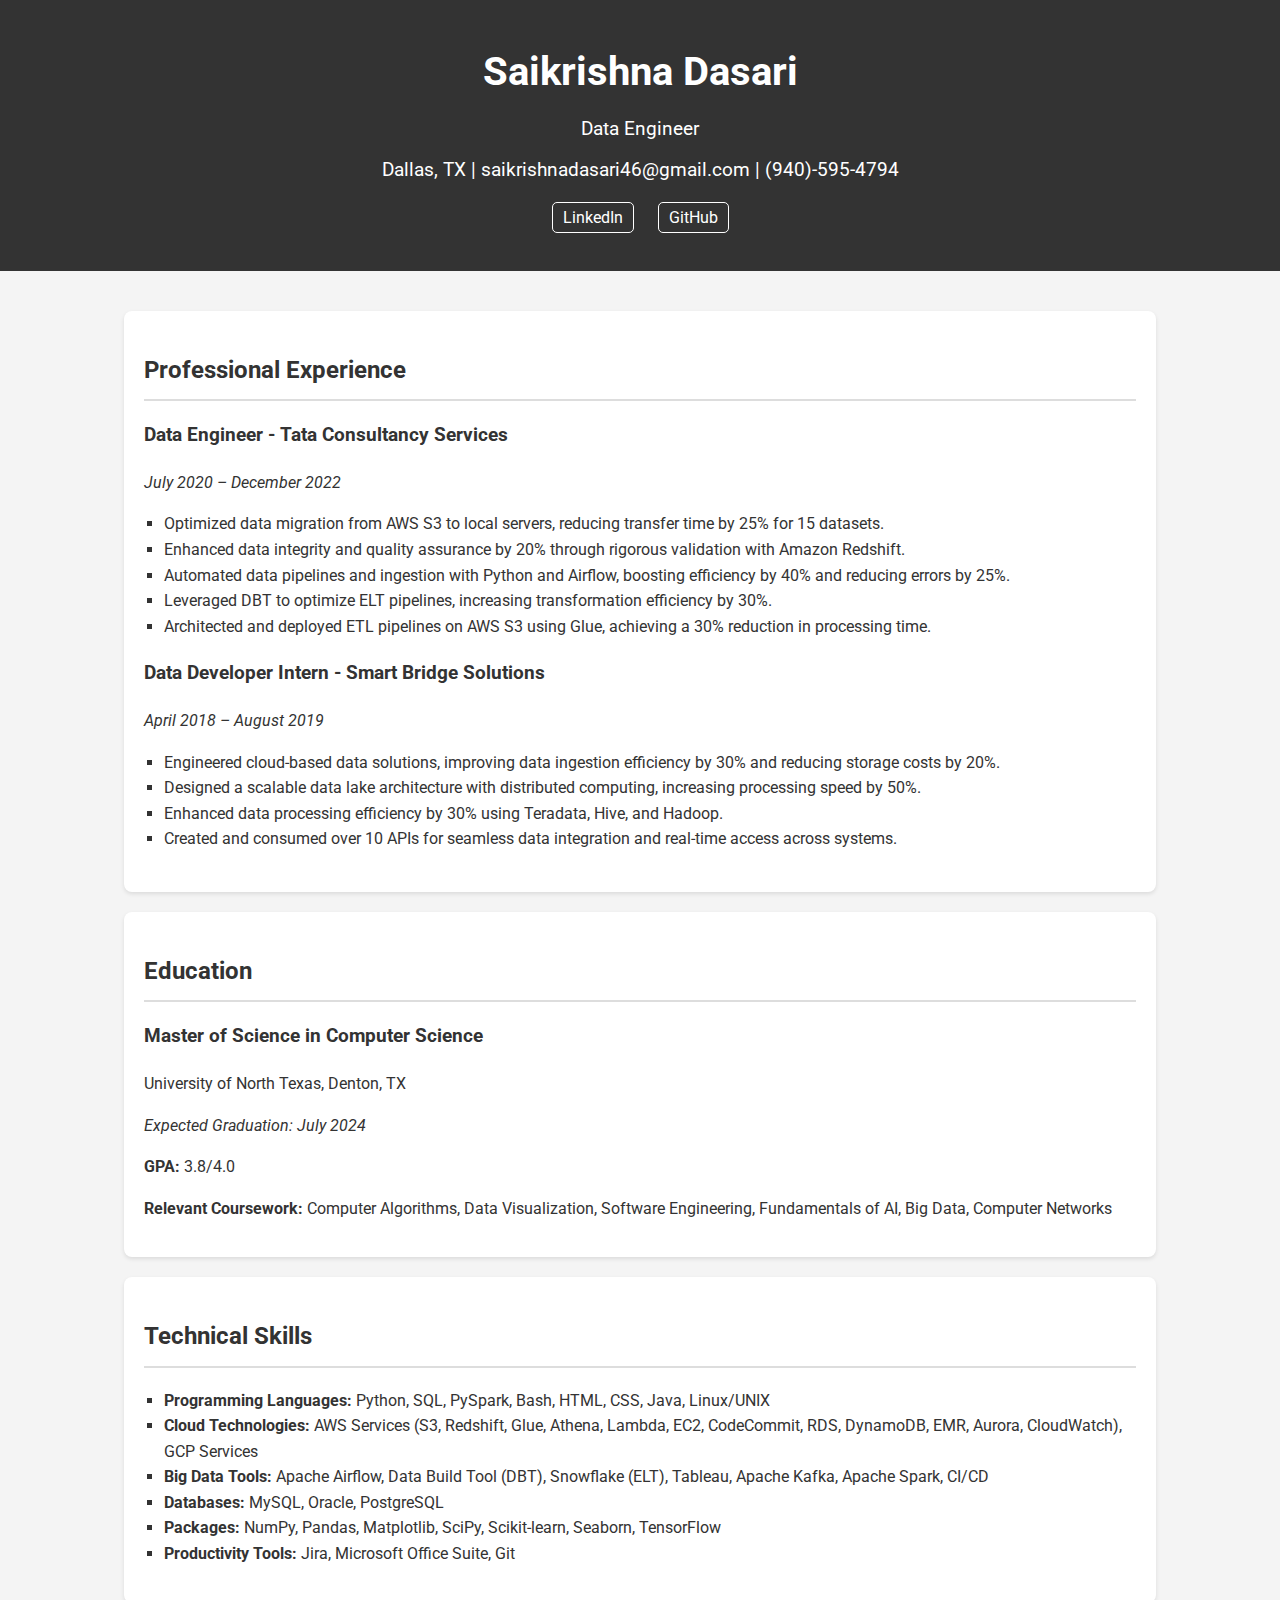
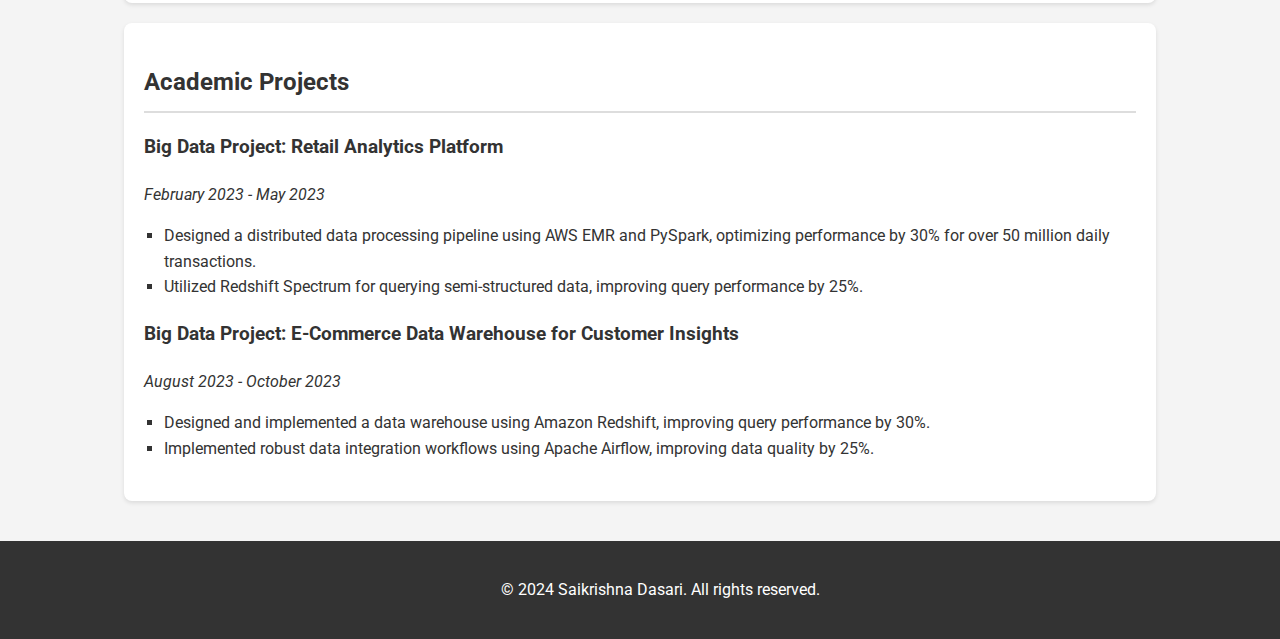
==== commit 875b0436: "updated files4" ====
--- a/index.html
+++ b/index.html
@@ -19,11 +19,6 @@
     </header>
 
     <main>
-        <section id="about">
-            <h2>About Me</h2>
-            <p>A dedicated and innovative Data Engineer with 3 years of experience in both startups and global tech companies. With a passion for transforming raw data into actionable insights, I thrive on building scalable data solutions that drive efficiency and innovation. Committed to continuous learning and growth, I enjoy exploring emerging technologies and applying them to solve complex business challenges, leveraging data to fuel informed decision-making and strategic initiatives</p>
-        </section>
-
         <section id="experience">
             <h2>Professional Experience</h2>
             <div class="job">
@@ -35,7 +30,6 @@
                     <li>Automated data pipelines and ingestion with Python and Airflow, boosting efficiency by 40% and reducing errors by 25%.</li>
                     <li>Leveraged DBT to optimize ELT pipelines, increasing transformation efficiency by 30%.</li>
                     <li>Architected and deployed ETL pipelines on AWS S3 using Glue, achieving a 30% reduction in processing time.</li>
-                    <li>Achieved 100% compliance with governance standards and ensured data security in AWS.</li>
                 </ul>
             </div>
             <div class="job">
@@ -63,7 +57,7 @@
             <h2>Technical Skills</h2>
             <ul>
                 <li><strong>Programming Languages:</strong> Python, SQL, PySpark, Bash, HTML, CSS, Java, Linux/UNIX</li>
-                <li><strong>Cloud Technologies:</strong> AWS Services (S3, Redshift, Glue, Athena, Lambda, EC2, CodeCommit, RDS, DynamoDB, EMR, Aurora, CloudWatch), GCP Services (BigQuery, Dataflow, Cloud Storage, Cloud Composer, Spanner, Data Fusion, Cloud SQL)</li>
+                <li><strong>Cloud Technologies:</strong> AWS Services (S3, Redshift, Glue, Athena, Lambda, EC2, CodeCommit, RDS, DynamoDB, EMR, Aurora, CloudWatch), GCP Services</li>
                 <li><strong>Big Data Tools:</strong> Apache Airflow, Data Build Tool (DBT), Snowflake (ELT), Tableau, Apache Kafka, Apache Spark, CI/CD</li>
                 <li><strong>Databases:</strong> MySQL, Oracle, PostgreSQL</li>
                 <li><strong>Packages:</strong> NumPy, Pandas, Matplotlib, SciPy, Scikit-learn, Seaborn, TensorFlow</li>
@@ -90,20 +84,6 @@
                 </ul>
             </div>
         </section>
-
-        <section id="awards">
-            <h2>Awards</h2>
-            <ul>
-                <li>AWS Certified Cloud Practitioner (Achieved 91% score)</li>
-            </ul>
-        </section>
-
-        <section id="contact">
-            <h2>Contact</h2>
-            <p>Feel free to reach out to me for any inquiries or opportunities:</p>
-            <p>Email: saikrishnadasari46@gmail.com</p>
-            <p>Phone: (940)-595-4794</p>
-        </section>
     </main>
 
     <footer>
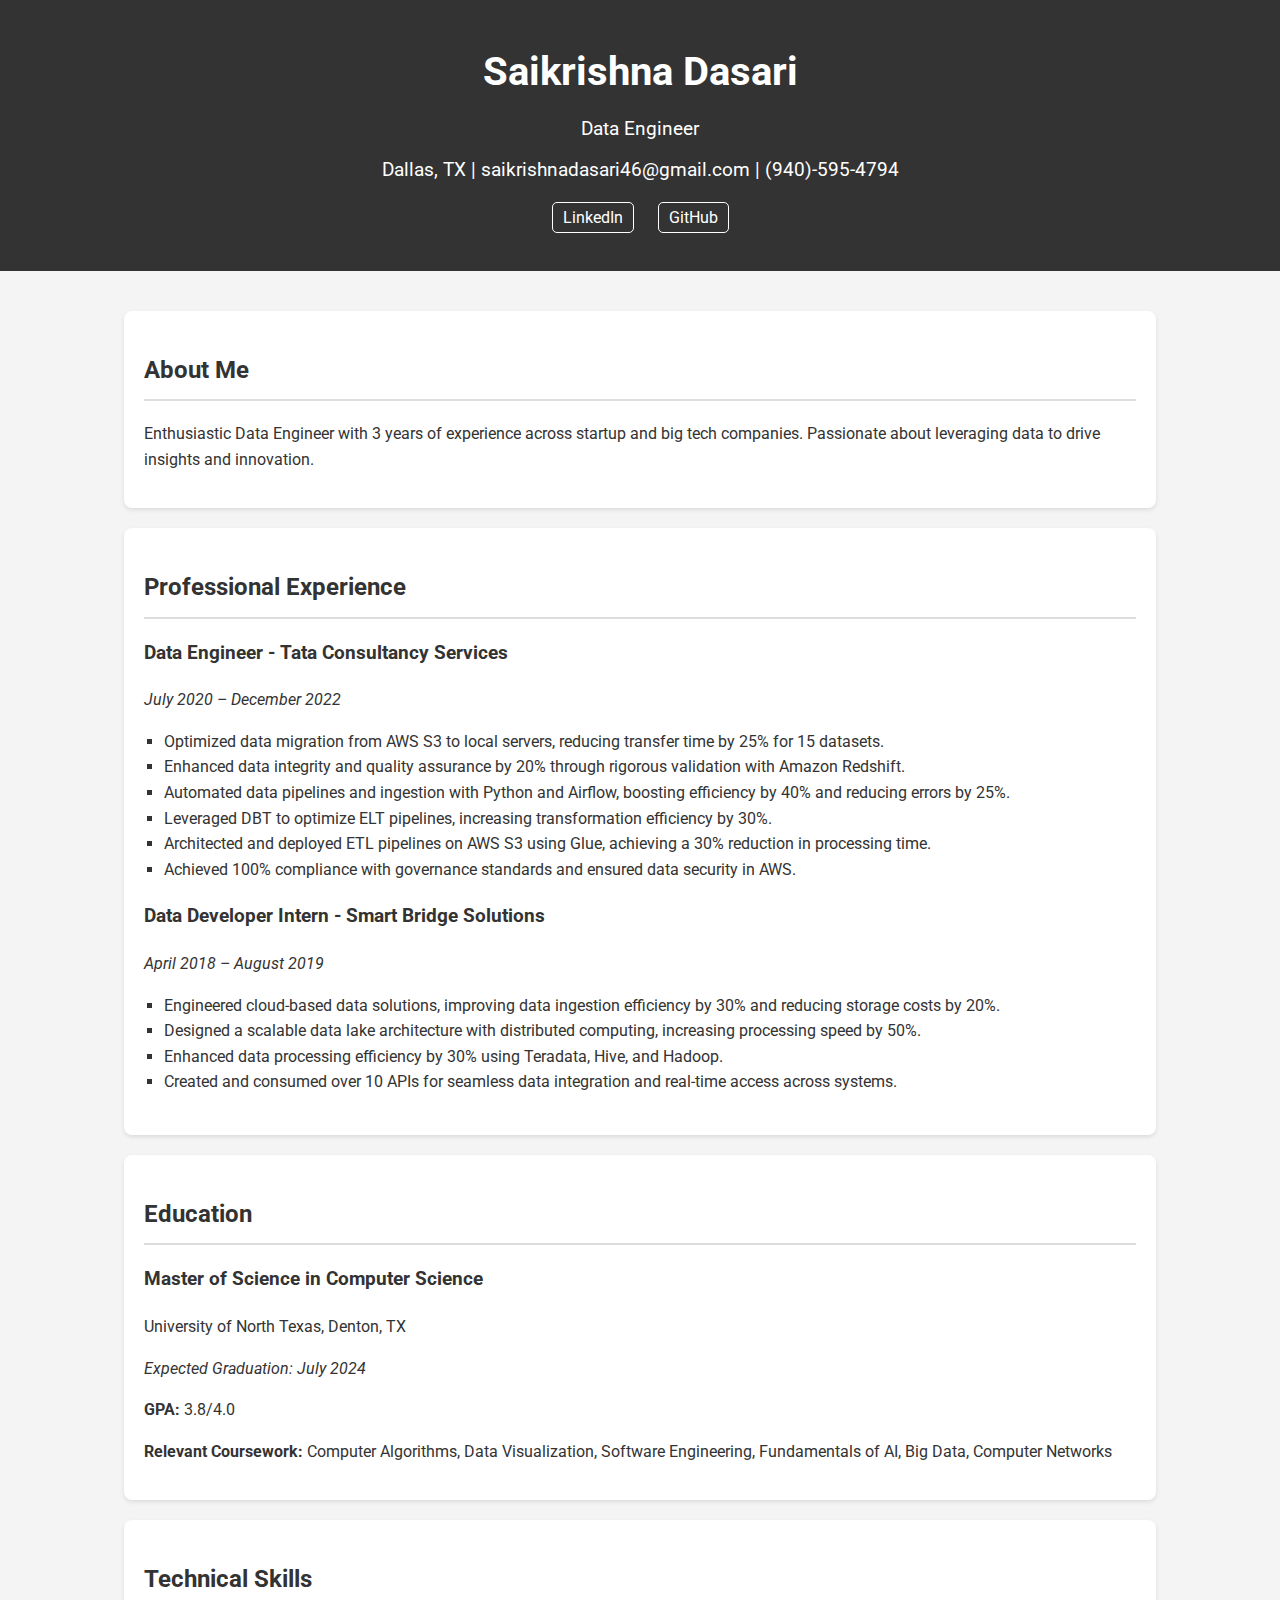
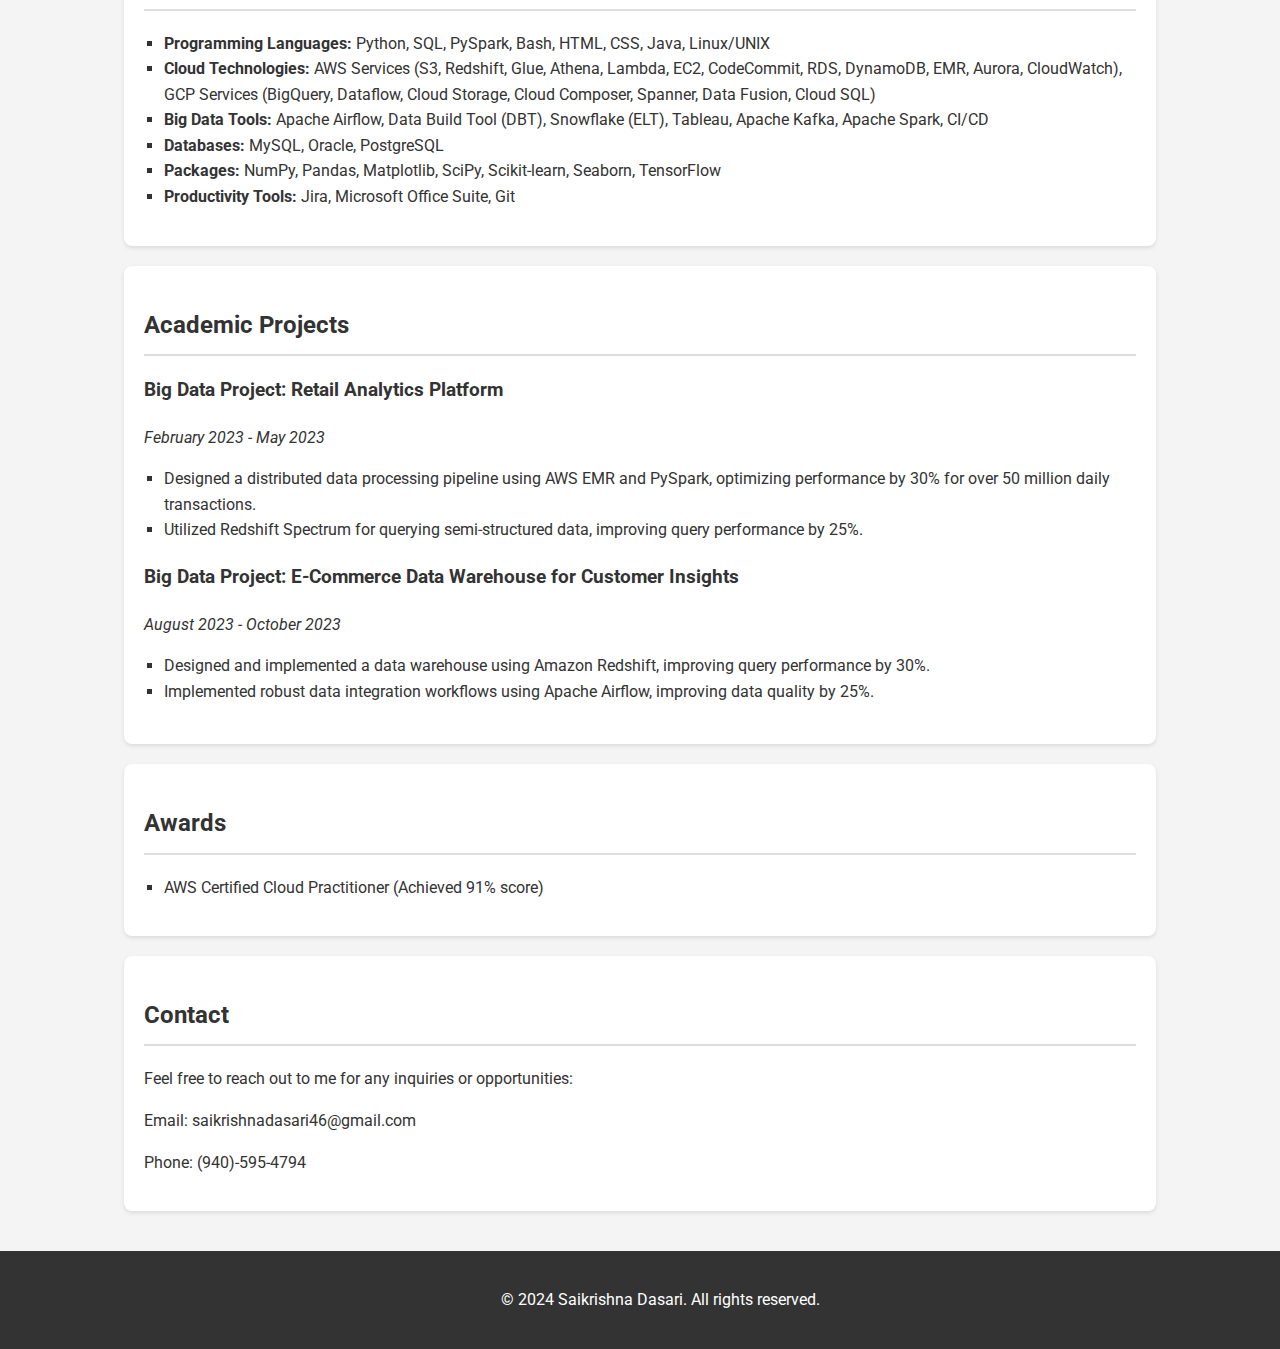
==== commit 9a13889b: "updated files4" ====
--- a/index.html
+++ b/index.html
@@ -19,6 +19,11 @@
     </header>
 
     <main>
+        <section id="about">
+            <h2>About Me</h2>
+            <p>Enthusiastic Data Engineer with 3 years of experience across startup and big tech companies. Passionate about leveraging data to drive insights and innovation.</p>
+        </section>
+
         <section id="experience">
             <h2>Professional Experience</h2>
             <div class="job">
@@ -30,6 +35,7 @@
                     <li>Automated data pipelines and ingestion with Python and Airflow, boosting efficiency by 40% and reducing errors by 25%.</li>
                     <li>Leveraged DBT to optimize ELT pipelines, increasing transformation efficiency by 30%.</li>
                     <li>Architected and deployed ETL pipelines on AWS S3 using Glue, achieving a 30% reduction in processing time.</li>
+                    <li>Achieved 100% compliance with governance standards and ensured data security in AWS.</li>
                 </ul>
             </div>
             <div class="job">
@@ -57,7 +63,7 @@
             <h2>Technical Skills</h2>
             <ul>
                 <li><strong>Programming Languages:</strong> Python, SQL, PySpark, Bash, HTML, CSS, Java, Linux/UNIX</li>
-                <li><strong>Cloud Technologies:</strong> AWS Services (S3, Redshift, Glue, Athena, Lambda, EC2, CodeCommit, RDS, DynamoDB, EMR, Aurora, CloudWatch), GCP Services</li>
+                <li><strong>Cloud Technologies:</strong> AWS Services (S3, Redshift, Glue, Athena, Lambda, EC2, CodeCommit, RDS, DynamoDB, EMR, Aurora, CloudWatch), GCP Services (BigQuery, Dataflow, Cloud Storage, Cloud Composer, Spanner, Data Fusion, Cloud SQL)</li>
                 <li><strong>Big Data Tools:</strong> Apache Airflow, Data Build Tool (DBT), Snowflake (ELT), Tableau, Apache Kafka, Apache Spark, CI/CD</li>
                 <li><strong>Databases:</strong> MySQL, Oracle, PostgreSQL</li>
                 <li><strong>Packages:</strong> NumPy, Pandas, Matplotlib, SciPy, Scikit-learn, Seaborn, TensorFlow</li>
@@ -84,6 +90,20 @@
                 </ul>
             </div>
         </section>
+
+        <section id="awards">
+            <h2>Awards</h2>
+            <ul>
+                <li>AWS Certified Cloud Practitioner (Achieved 91% score)</li>
+            </ul>
+        </section>
+
+        <section id="contact">
+            <h2>Contact</h2>
+            <p>Feel free to reach out to me for any inquiries or opportunities:</p>
+            <p>Email: saikrishnadasari46@gmail.com</p>
+            <p>Phone: (940)-595-4794</p>
+        </section>
     </main>
 
     <footer>
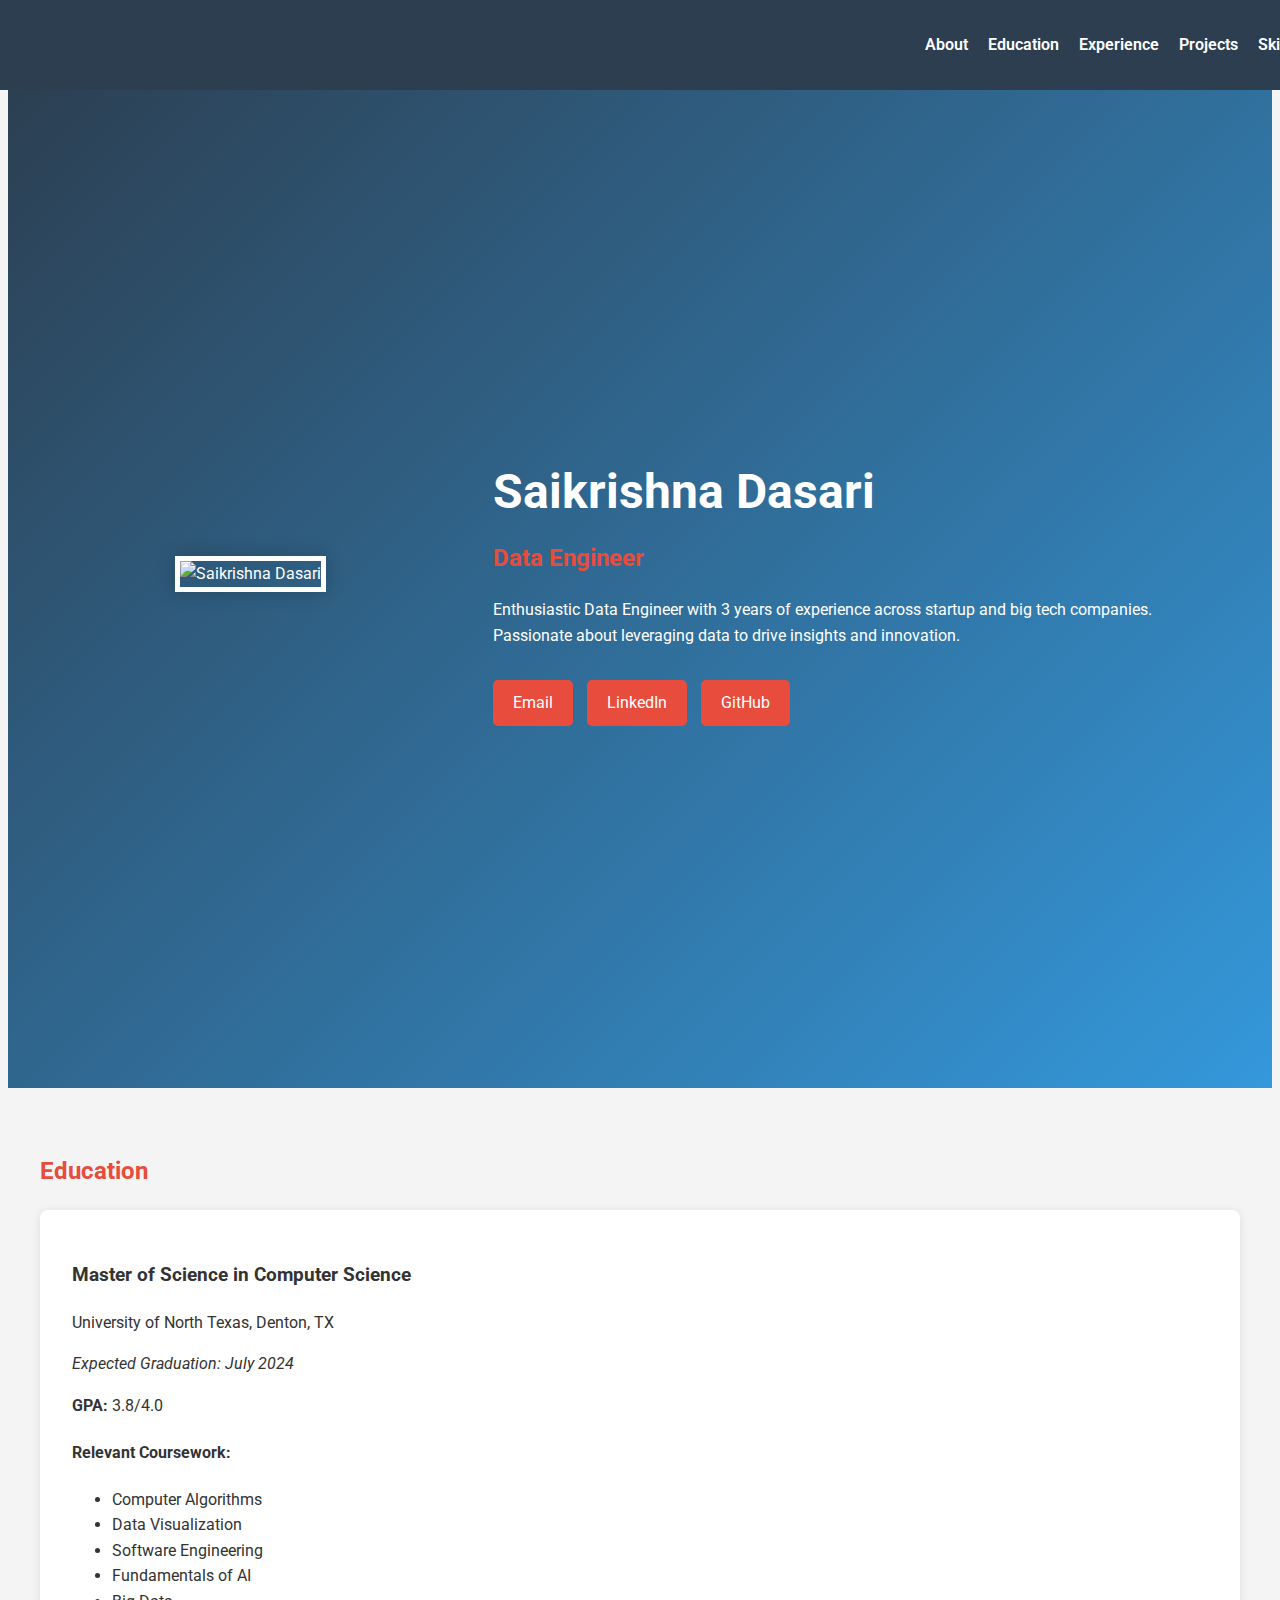
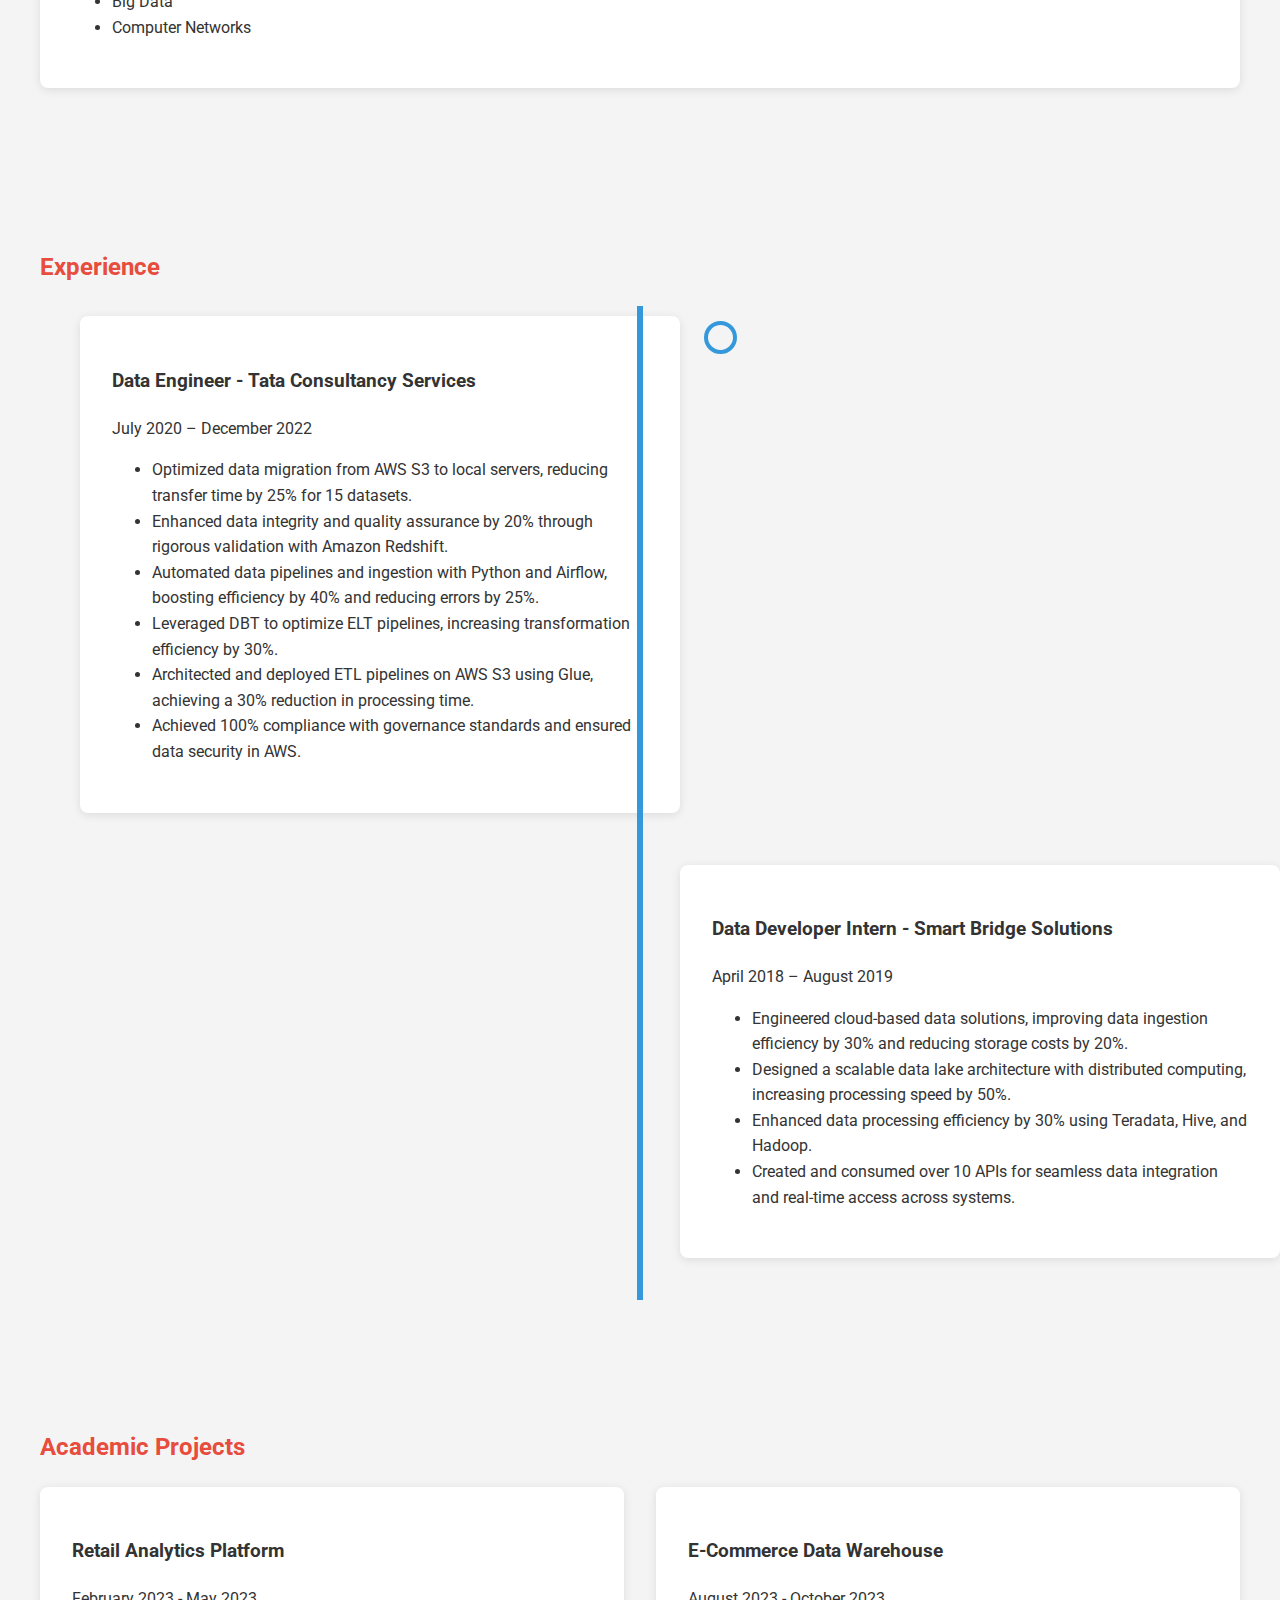
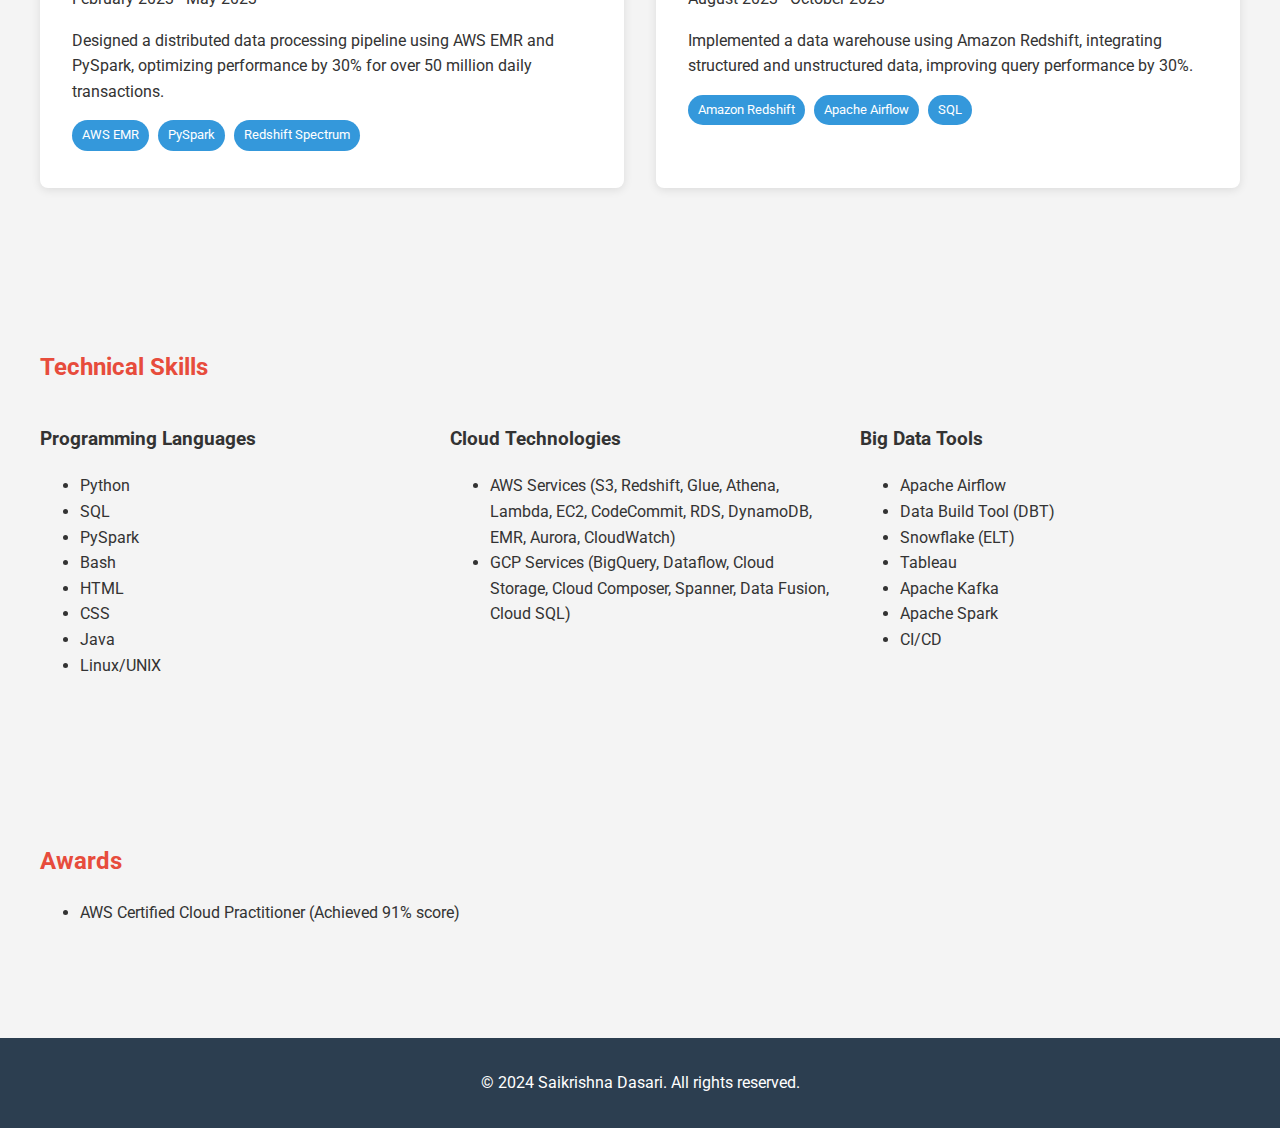
==== commit 9adcac48: "updated files4" ====
--- a/index.html
+++ b/index.html
@@ -6,88 +6,154 @@
     <title>Saikrishna Dasari - Data Engineer Portfolio</title>
     <link href="https://fonts.googleapis.com/css2?family=Roboto:wght@300;400;700&display=swap" rel="stylesheet">
     <link rel="stylesheet" href="styles.css">
+    <script src="https://kit.fontawesome.com/your-fontawesome-kit.js" crossorigin="anonymous"></script>
 </head>
 <body>
     <header>
-        <h1>Saikrishna Dasari</h1>
-        <p>Data Engineer</p>
-        <p>Dallas, TX | saikrishnadasari46@gmail.com | (940)-595-4794</p>
         <nav>
-            <a href="https://www.linkedin.com/in/saikrishna-dasari-46b28b151/" target="_blank">LinkedIn</a>
-            <a href="https://github.com/saikrishnadasari5" target="_blank">GitHub</a>
+            <ul>
+                <li><a href="#about">About</a></li>
+                <li><a href="#education">Education</a></li>
+                <li><a href="#experience">Experience</a></li>
+                <li><a href="#projects">Projects</a></li>
+                <li><a href="#skills">Skills</a></li>
+            </ul>
         </nav>
     </header>
 
     <main>
-        <section id="about">
-            <h2>About Me</h2>
-            <p>Enthusiastic Data Engineer with 3 years of experience across startup and big tech companies. Passionate about leveraging data to drive insights and innovation.</p>
-        </section>
-
-        <section id="experience">
-            <h2>Professional Experience</h2>
-            <div class="job">
-                <h3>Data Engineer - Tata Consultancy Services</h3>
-                <p><em>July 2020 – December 2022</em></p>
-                <ul>
-                    <li>Optimized data migration from AWS S3 to local servers, reducing transfer time by 25% for 15 datasets.</li>
-                    <li>Enhanced data integrity and quality assurance by 20% through rigorous validation with Amazon Redshift.</li>
-                    <li>Automated data pipelines and ingestion with Python and Airflow, boosting efficiency by 40% and reducing errors by 25%.</li>
-                    <li>Leveraged DBT to optimize ELT pipelines, increasing transformation efficiency by 30%.</li>
-                    <li>Architected and deployed ETL pipelines on AWS S3 using Glue, achieving a 30% reduction in processing time.</li>
-                    <li>Achieved 100% compliance with governance standards and ensured data security in AWS.</li>
-                </ul>
-            </div>
-            <div class="job">
-                <h3>Data Developer Intern - Smart Bridge Solutions</h3>
-                <p><em>April 2018 – August 2019</em></p>
-                <ul>
-                    <li>Engineered cloud-based data solutions, improving data ingestion efficiency by 30% and reducing storage costs by 20%.</li>
-                    <li>Designed a scalable data lake architecture with distributed computing, increasing processing speed by 50%.</li>
-                    <li>Enhanced data processing efficiency by 30% using Teradata, Hive, and Hadoop.</li>
-                    <li>Created and consumed over 10 APIs for seamless data integration and real-time access across systems.</li>
-                </ul>
+        <section id="hero">
+            <div class="hero-content">
+                <div class="hero-image">
+                    <img src="https://github.com/saikrishnadasari5/saikrishnadasari5.github.io/blob/master/saikii.jpeg?raw=true" alt="Saikrishna Dasari">
+                </div>
+                <div class="hero-text">
+                    <h1>Saikrishna Dasari</h1>
+                    <h2>Data Engineer</h2>
+                    <p>Enthusiastic Data Engineer with 3 years of experience across startup and big tech companies. Passionate about leveraging data to drive insights and innovation.</p>
+                    <div class="contact-links">
+                        <a href="mailto:saikrishnadasari46@gmail.com" class="btn"><i class="fas fa-envelope"></i> Email</a>
+                        <a href="https://www.linkedin.com/in/saikrishna-dasari-46b28b151/" target="_blank" class="btn"><i class="fab fa-linkedin"></i> LinkedIn</a>
+                        <a href="https://github.com/saikrishnadasari5" target="_blank" class="btn"><i class="fab fa-github"></i> GitHub</a>
+                    </div>
+                </div>
             </div>
         </section>
 
         <section id="education">
             <h2>Education</h2>
-            <h3>Master of Science in Computer Science</h3>
-            <p>University of North Texas, Denton, TX</p>
-            <p><em>Expected Graduation: July 2024</em></p>
-            <p><strong>GPA:</strong> 3.8/4.0</p>
-            <p><strong>Relevant Coursework:</strong> Computer Algorithms, Data Visualization, Software Engineering, Fundamentals of AI, Big Data, Computer Networks</p>
+            <div class="education-card">
+                <h3>Master of Science in Computer Science</h3>
+                <p>University of North Texas, Denton, TX</p>
+                <p><em>Expected Graduation: July 2024</em></p>
+                <p><strong>GPA:</strong> 3.8/4.0</p>
+                <div class="coursework">
+                    <h4>Relevant Coursework:</h4>
+                    <ul>
+                        <li>Computer Algorithms</li>
+                        <li>Data Visualization</li>
+                        <li>Software Engineering</li>
+                        <li>Fundamentals of AI</li>
+                        <li>Big Data</li>
+                        <li>Computer Networks</li>
+                    </ul>
+                </div>
+            </div>
+        </section>
+
+        <section id="experience">
+            <h2>Experience</h2>
+            <div class="timeline">
+                <div class="timeline-item">
+                    <div class="timeline-content">
+                        <h3>Data Engineer - Tata Consultancy Services</h3>
+                        <p class="date">July 2020 – December 2022</p>
+                        <ul>
+                            <li>Optimized data migration from AWS S3 to local servers, reducing transfer time by 25% for 15 datasets.</li>
+                            <li>Enhanced data integrity and quality assurance by 20% through rigorous validation with Amazon Redshift.</li>
+                            <li>Automated data pipelines and ingestion with Python and Airflow, boosting efficiency by 40% and reducing errors by 25%.</li>
+                            <li>Leveraged DBT to optimize ELT pipelines, increasing transformation efficiency by 30%.</li>
+                            <li>Architected and deployed ETL pipelines on AWS S3 using Glue, achieving a 30% reduction in processing time.</li>
+                            <li>Achieved 100% compliance with governance standards and ensured data security in AWS.</li>
+                        </ul>
+                    </div>
+                </div>
+                <div class="timeline-item">
+                    <div class="timeline-content">
+                        <h3>Data Developer Intern - Smart Bridge Solutions</h3>
+                        <p class="date">April 2018 – August 2019</p>
+                        <ul>
+                            <li>Engineered cloud-based data solutions, improving data ingestion efficiency by 30% and reducing storage costs by 20%.</li>
+                            <li>Designed a scalable data lake architecture with distributed computing, increasing processing speed by 50%.</li>
+                            <li>Enhanced data processing efficiency by 30% using Teradata, Hive, and Hadoop.</li>
+                            <li>Created and consumed over 10 APIs for seamless data integration and real-time access across systems.</li>
+                        </ul>
+                    </div>
+                </div>
+            </div>
+        </section>
+
+        <section id="projects">
+            <h2>Academic Projects</h2>
+            <div class="project-grid">
+                <div class="project-card">
+                    <h3>Retail Analytics Platform</h3>
+                    <p class="project-date">February 2023 - May 2023</p>
+                    <p>Designed a distributed data processing pipeline using AWS EMR and PySpark, optimizing performance by 30% for over 50 million daily transactions.</p>
+                    <div class="tech-stack">
+                        <span>AWS EMR</span>
+                        <span>PySpark</span>
+                        <span>Redshift Spectrum</span>
+                    </div>
+                </div>
+                <div class="project-card">
+                    <h3>E-Commerce Data Warehouse</h3>
+                    <p class="project-date">August 2023 - October 2023</p>
+                    <p>Implemented a data warehouse using Amazon Redshift, integrating structured and unstructured data, improving query performance by 30%.</p>
+                    <div class="tech-stack">
+                        <span>Amazon Redshift</span>
+                        <span>Apache Airflow</span>
+                        <span>SQL</span>
+                    </div>
+                </div>
+            </div>
         </section>
 
         <section id="skills">
             <h2>Technical Skills</h2>
-            <ul>
-                <li><strong>Programming Languages:</strong> Python, SQL, PySpark, Bash, HTML, CSS, Java, Linux/UNIX</li>
-                <li><strong>Cloud Technologies:</strong> AWS Services (S3, Redshift, Glue, Athena, Lambda, EC2, CodeCommit, RDS, DynamoDB, EMR, Aurora, CloudWatch), GCP Services (BigQuery, Dataflow, Cloud Storage, Cloud Composer, Spanner, Data Fusion, Cloud SQL)</li>
-                <li><strong>Big Data Tools:</strong> Apache Airflow, Data Build Tool (DBT), Snowflake (ELT), Tableau, Apache Kafka, Apache Spark, CI/CD</li>
-                <li><strong>Databases:</strong> MySQL, Oracle, PostgreSQL</li>
-                <li><strong>Packages:</strong> NumPy, Pandas, Matplotlib, SciPy, Scikit-learn, Seaborn, TensorFlow</li>
-                <li><strong>Productivity Tools:</strong> Jira, Microsoft Office Suite, Git</li>
-            </ul>
-        </section>
-
-        <section id="projects">
-            <h2>Academic Projects</h2>
-            <div class="project">
-                <h3>Big Data Project: Retail Analytics Platform</h3>
-                <p><em>February 2023 - May 2023</em></p>
-                <ul>
-                    <li>Designed a distributed data processing pipeline using AWS EMR and PySpark, optimizing performance by 30% for over 50 million daily transactions.</li>
-                    <li>Utilized Redshift Spectrum for querying semi-structured data, improving query performance by 25%.</li>
-                </ul>
-            </div>
-            <div class="project">
-                <h3>Big Data Project: E-Commerce Data Warehouse for Customer Insights</h3>
-                <p><em>August 2023 - October 2023</em></p>
-                <ul>
-                    <li>Designed and implemented a data warehouse using Amazon Redshift, improving query performance by 30%.</li>
-                    <li>Implemented robust data integration workflows using Apache Airflow, improving data quality by 25%.</li>
-                </ul>
+            <div class="skills-container">
+                <div class="skill-category">
+                    <h3>Programming Languages</h3>
+                    <ul>
+                        <li>Python</li>
+                        <li>SQL</li>
+                        <li>PySpark</li>
+                        <li>Bash</li>
+                        <li>HTML</li>
+                        <li>CSS</li>
+                        <li>Java</li>
+                        <li>Linux/UNIX</li>
+                    </ul>
+                </div>
+                <div class="skill-category">
+                    <h3>Cloud Technologies</h3>
+                    <ul>
+                        <li>AWS Services (S3, Redshift, Glue, Athena, Lambda, EC2, CodeCommit, RDS, DynamoDB, EMR, Aurora, CloudWatch)</li>
+                        <li>GCP Services (BigQuery, Dataflow, Cloud Storage, Cloud Composer, Spanner, Data Fusion, Cloud SQL)</li>
+                    </ul>
+                </div>
+                <div class="skill-category">
+                    <h3>Big Data Tools</h3>
+                    <ul>
+                        <li>Apache Airflow</li>
+                        <li>Data Build Tool (DBT)</li>
+                        <li>Snowflake (ELT)</li>
+                        <li>Tableau</li>
+                        <li>Apache Kafka</li>
+                        <li>Apache Spark</li>
+                        <li>CI/CD</li>
+                    </ul>
+                </div>
             </div>
         </section>
 
@@ -97,13 +163,6 @@
                 <li>AWS Certified Cloud Practitioner (Achieved 91% score)</li>
             </ul>
         </section>
-
-        <section id="contact">
-            <h2>Contact</h2>
-            <p>Feel free to reach out to me for any inquiries or opportunities:</p>
-            <p>Email: saikrishnadasari46@gmail.com</p>
-            <p>Phone: (940)-595-4794</p>
-        </section>
     </main>
 
     <footer>
--- a/styles.css
+++ b/styles.css
@@ -1,96 +1,249 @@
-body {
+:root {
+    --primary-color: #2c3e50;
+    --secondary-color: #3498db;
+    --accent-color: #e74c3c;
+    --text-color: #333;
+    --bg-color: #f4f4f4;
+}
+
+body, html {
     font-family: 'Roboto', sans-serif;
     margin: 0;
     padding: 0;
-    background-color: #f4f4f4;
-    color: #333;
+    background-color: var(--bg-color);
+    color: var(--text-color);
     line-height: 1.6;
 }
 
 header {
-    background-color: #333;
-    color: white;
+    background-color: var(--primary-color);
+    padding: 1rem;
+    position: fixed;
+    width: 100%;
+    top: 0;
+    z-index: 1000;
+}
+
+nav ul {
+    list-style-type: none;
+    padding: 0;
+    display: flex;
+    justify-content: flex-end;
+}
+
+nav ul li {
+    margin-left: 20px;
+}
+
+nav ul li a {
+    color: white;
+    text-decoration: none;
+    font-weight: 600;
+    transition: color 0.3s ease;
+}
+
+nav ul li a:hover {
+    color: var(--secondary-color);
+}
+
+main {
+    padding-top: 60px;
+}
+
+#hero {
+    height: 100vh;
+    display: flex;
+    align-items: center;
+    background: linear-gradient(135deg, var(--primary-color) 0%, var(--secondary-color) 100%);
+    color: white;
+}
+
+.hero-content {
+    display: flex;
+    max-width: 1200px;
+    margin: 0 auto;
+    padding: 2rem;
+    align-items: center;
+}
+
+.hero-image {
+    flex: 1;
     text-align: center;
-    padding: 40px 20px;
-}
-
-header h1 {
-    font-size: 2.5em;
-    margin: 0;
-}
-
-header p {
-    font-size: 1.2em;
-    margin: 10px 0;
-}
-
-nav {
-    margin-top: 20px;
-}
-
-nav a {
+}
+
+.hero-image img {
+    width: 300px;
+    height: auto;
+    object-fit: cover;
+    border: 5px solid white;
+    box-shadow: 0 0 20px rgba(0, 0, 0, 0.2);
+}
+
+.hero-text {
+    flex: 2;
+    padding-left: 4rem;
+}
+
+h1 {
+    font-size: 3em;
+    margin-bottom: 0.5rem;
+}
+
+h2 {
+    font-size: 1.5em;
+    color: var(--accent-color);
+    margin-top: 0;
+}
+
+.contact-links {
+    margin-top: 2rem;
+}
+
+.btn {
+    display: inline-block;
+    padding: 10px 20px;
+    margin-right: 10px;
+    background-color: var(--accent-color);
     color: white;
     text-decoration: none;
-    margin: 0 10px;
-    padding: 5px 10px;
-    border: 1px solid white;
     border-radius: 5px;
     transition: background-color 0.3s ease;
 }
 
-nav a:hover {
+.btn:hover {
+    background-color: #c0392b;
+}
+
+section {
+    padding: 4rem 2rem;
+    max-width: 1200px;
+    margin: 0 auto;
+}
+
+.education-card, .timeline-content, .project-card {
     background-color: white;
-    color: #333;
-}
-
-main {
-    padding: 20px;
-}
-
-section {
-    margin: 20px auto;
-    padding: 20px;
-    background-color: white;
-    width: 80%;
+    padding: 2rem;
     border-radius: 8px;
-    box-shadow: 0 2px 4px rgba(0, 0, 0, 0.1);
-}
-
-h2 {
-    color: #333;
-    border-bottom: 2px solid #ddd;
-    padding-bottom: 10px;
-}
-
-ul {
-    list-style-type: square;
-    padding-left: 20px;
-}
-
-.project, .job {
+    box-shadow: 0 2px 10px rgba(0, 0, 0, 0.1);
+    margin-bottom: 2rem;
+}
+
+.timeline {
+    position: relative;
+}
+
+.timeline::after {
+    content: '';
+    position: absolute;
+    width: 6px;
+    background-color: var(--secondary-color);
+    top: 0;
+    bottom: 0;
+    left: 50%;
+    margin-left: -3px;
+}
+
+.timeline-item {
+    padding: 10px 40px;
+    position: relative;
+    background-color: inherit;
+    width: 50%;
+}
+
+.timeline-item::after {
+    content: '';
+    position: absolute;
+    width: 25px;
+    height: 25px;
+    right: -17px;
+    background-color: var(--bg-color);
+    border: 4px solid var(--secondary-color);
+    top: 15px;
+    border-radius: 50%;
+    z-index: 1;
+}
+
+.timeline-item:nth-child(even) {
+    left: 50%;
+}
+
+.project-grid {
+    display: grid;
+    grid-template-columns: repeat(auto-fit, minmax(300px, 1fr));
+    gap: 2rem;
+}
+
+.tech-stack {
+    margin-top: 1rem;
+}
+
+.tech-stack span {
+    display: inline-block;
+    background-color: var(--secondary-color);
+    color: white;
+    padding: 5px 10px;
+    border-radius: 20px;
+    font-size: 0.8rem;
+    margin-right: 5px;
+    margin-bottom: 5px;
+}
+
+.skills-container {
+    display: flex;
+    flex-wrap: wrap;
+    justify-content: space-between;
+}
+
+.skill-category {
+    flex-basis: calc(33.333% - 20px);
     margin-bottom: 20px;
 }
 
 footer {
+    background-color: var(--primary-color);
+    color: white;
     text-align: center;
-    padding: 20px;
-    background-color: #333;
-    color: white;
-    position: relative;
-    bottom: 0;
-    width: 100%;
+    padding: 1rem;
+    margin-top: 2rem;
 }
 
 @media (max-width: 768px) {
-    section {
-        width: 90%;
-    }
-
-    header h1 {
-        font-size: 2em;
-    }
-
-    header p {
-        font-size: 1em;
+    .hero-content {
+        flex-direction: column;
+        text-align: center;
+    }
+
+    .hero-text {
+        padding-left: 0;
+        margin-top: 2rem;
+    }
+
+    .timeline::after {
+        left: 31px;
+    }
+
+    .timeline-item {
+        width: 100%;
+        padding-left: 70px;
+        padding-right: 25px;
+    }
+
+    .timeline-item::before {
+        left: 60px;
+        border: medium solid white;
+        border-width: 10px 10px 10px 0;
+        border-color: transparent white transparent transparent;
+    }
+
+    .timeline-item::after {
+        left: 15px;
+    }
+
+    .timeline-item:nth-child(even) {
+        left: 0%;
+    }
+
+    .skill-category {
+        flex-basis: 100%;
     }
 }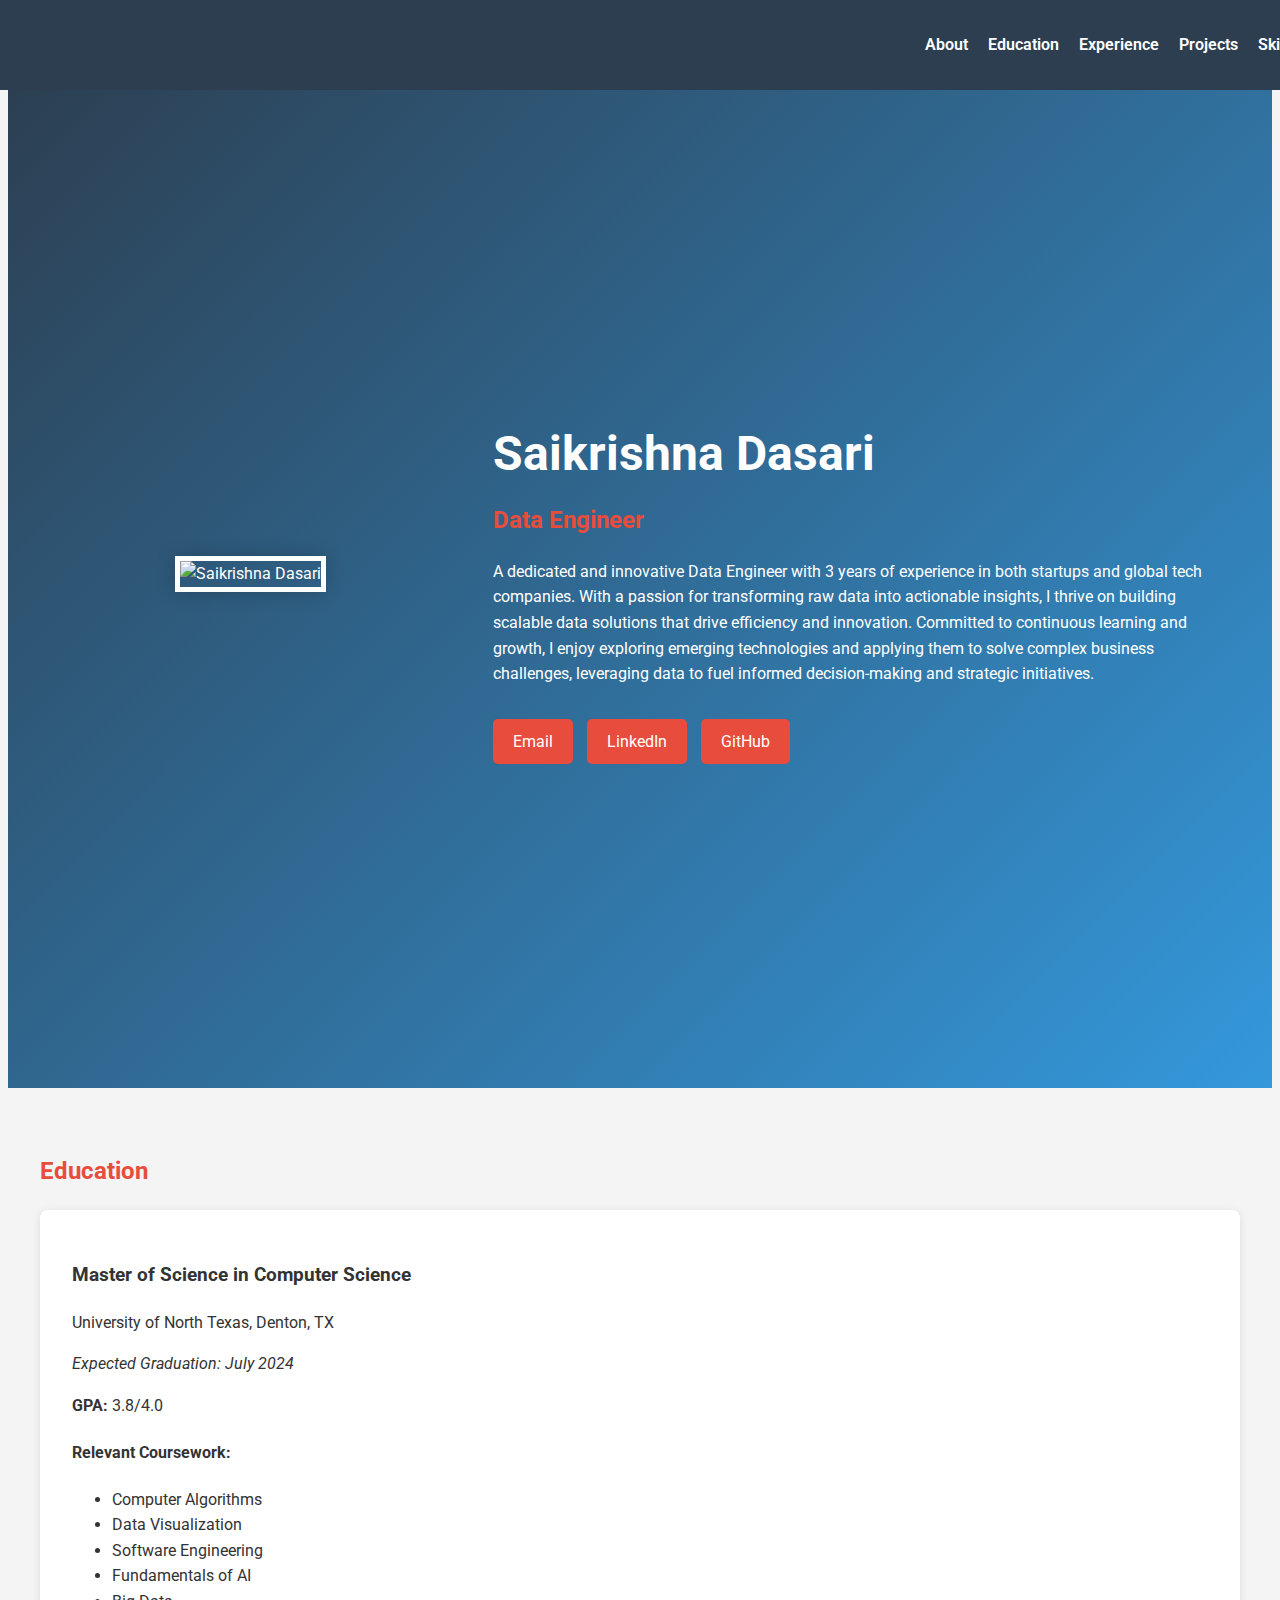
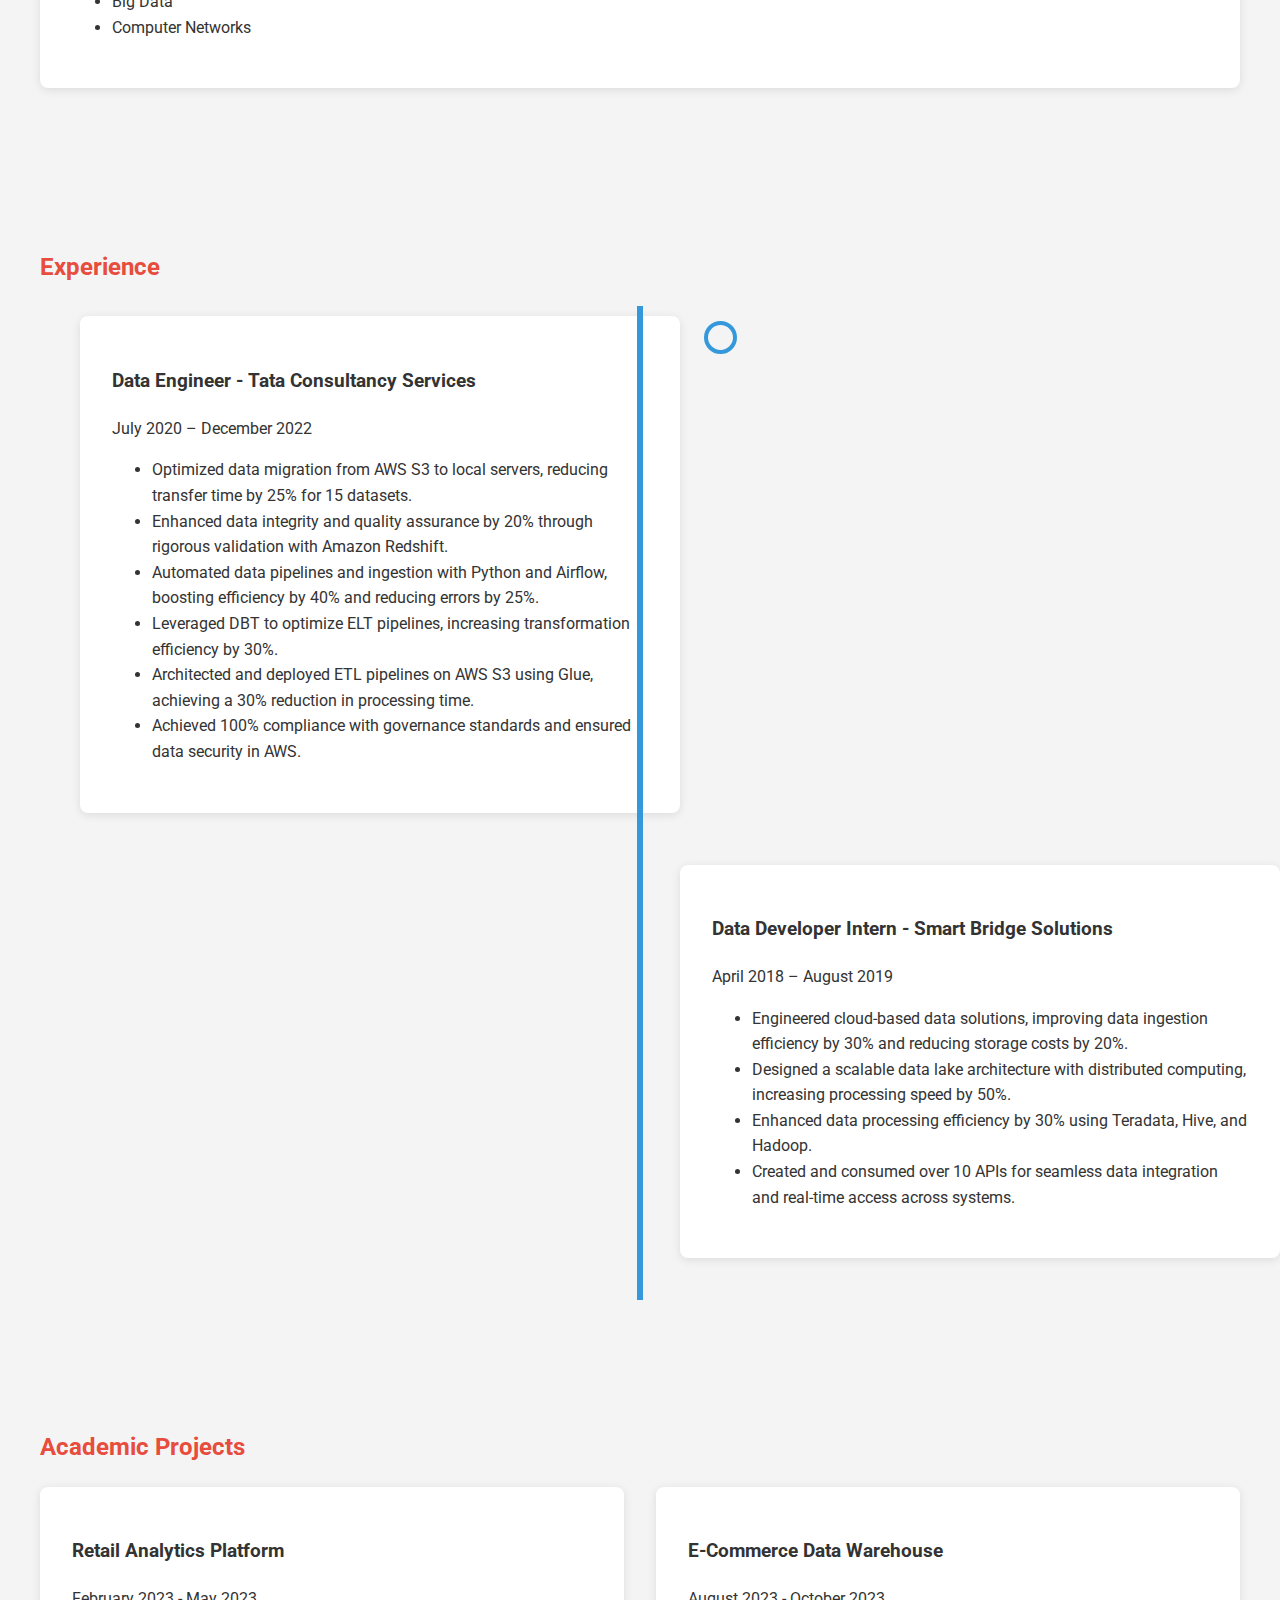
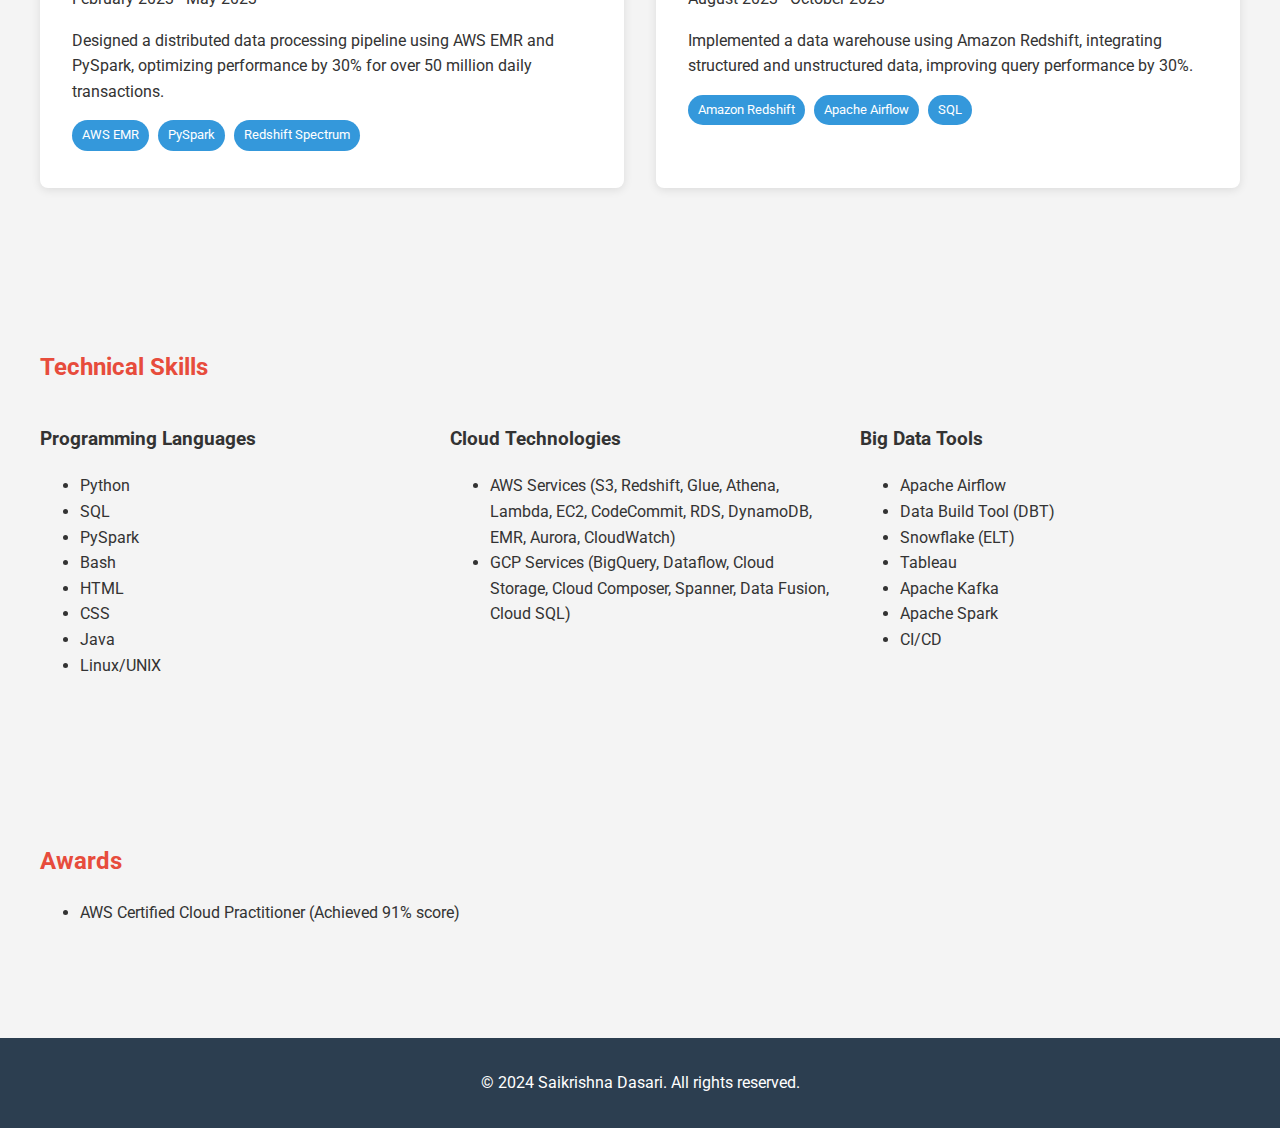
==== commit 66cd17c9: "updated files4" ====
--- a/index.html
+++ b/index.html
@@ -30,7 +30,7 @@
                 <div class="hero-text">
                     <h1>Saikrishna Dasari</h1>
                     <h2>Data Engineer</h2>
-                    <p>Enthusiastic Data Engineer with 3 years of experience across startup and big tech companies. Passionate about leveraging data to drive insights and innovation.</p>
+                    <p>A dedicated and innovative Data Engineer with 3 years of experience in both startups and global tech companies. With a passion for transforming raw data into actionable insights, I thrive on building scalable data solutions that drive efficiency and innovation. Committed to continuous learning and growth, I enjoy exploring emerging technologies and applying them to solve complex business challenges, leveraging data to fuel informed decision-making and strategic initiatives.</p>
                     <div class="contact-links">
                         <a href="mailto:saikrishnadasari46@gmail.com" class="btn"><i class="fas fa-envelope"></i> Email</a>
                         <a href="https://www.linkedin.com/in/saikrishna-dasari-46b28b151/" target="_blank" class="btn"><i class="fab fa-linkedin"></i> LinkedIn</a>
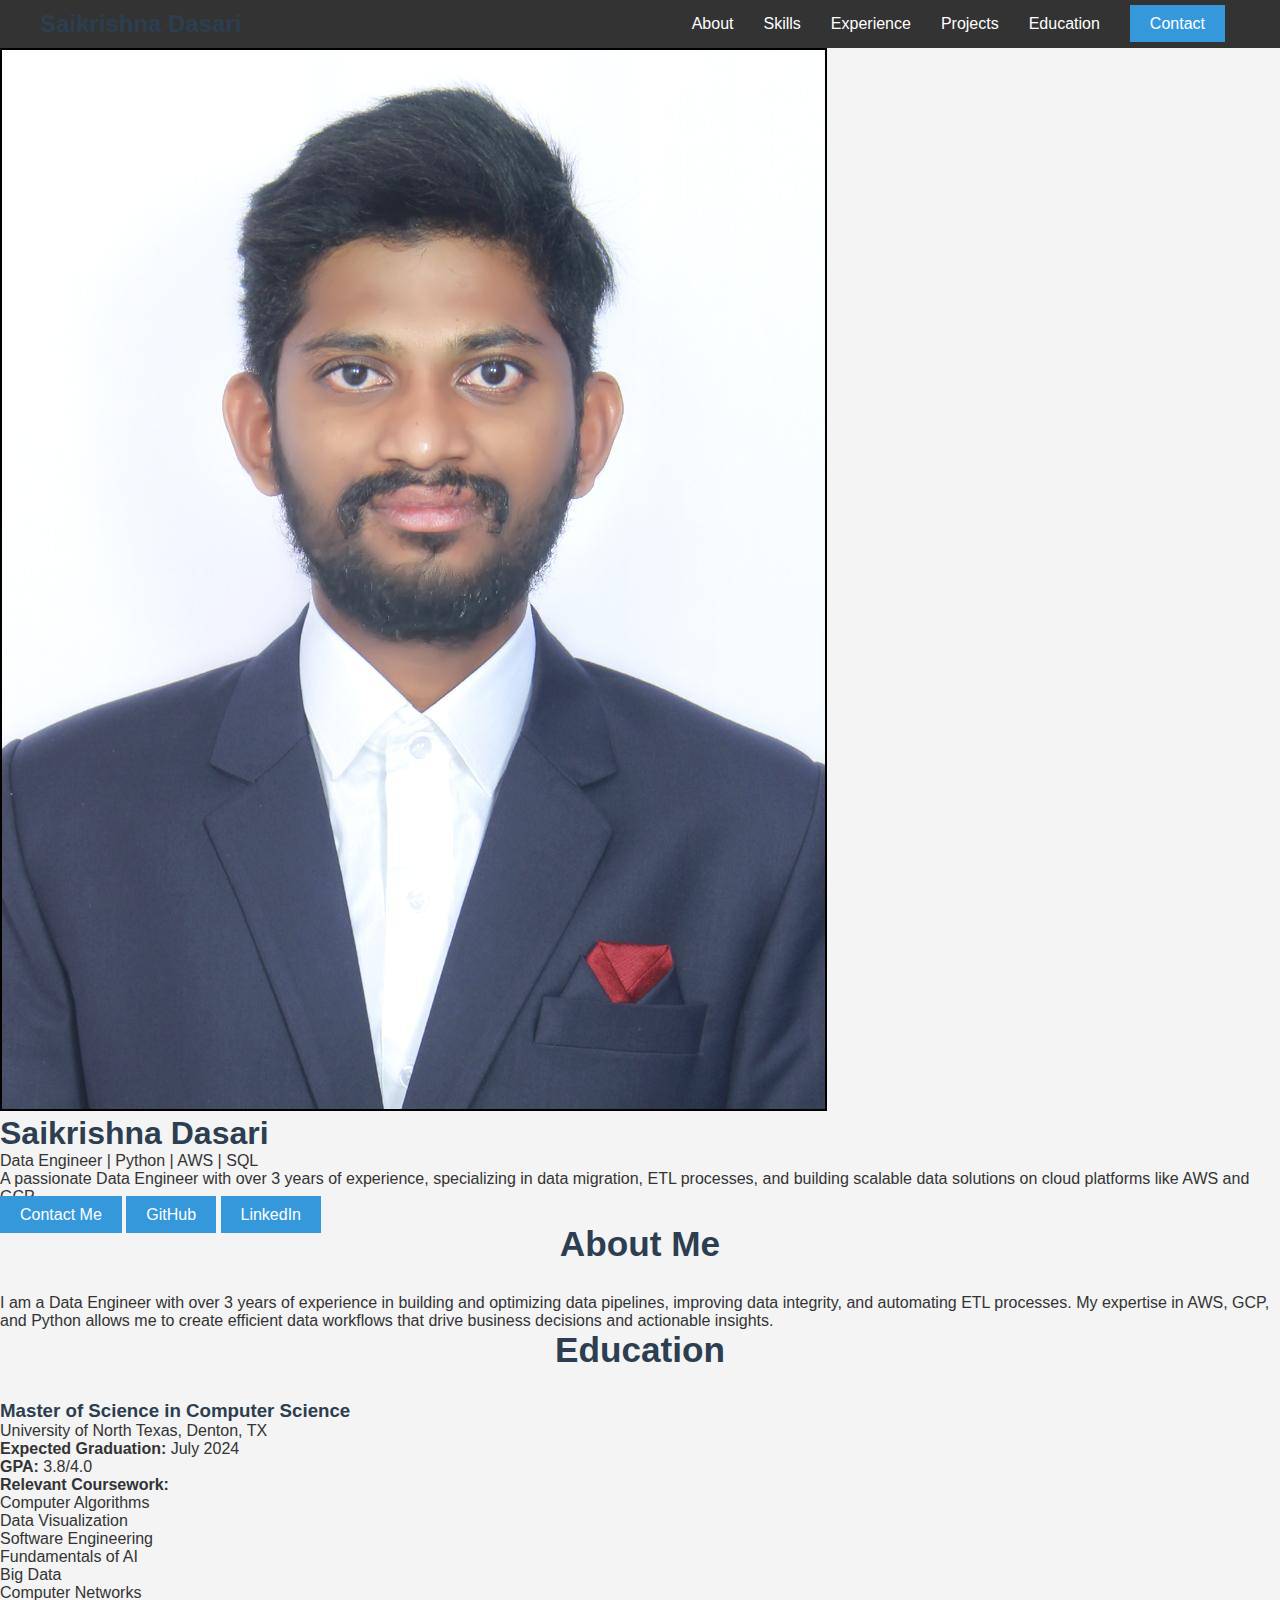
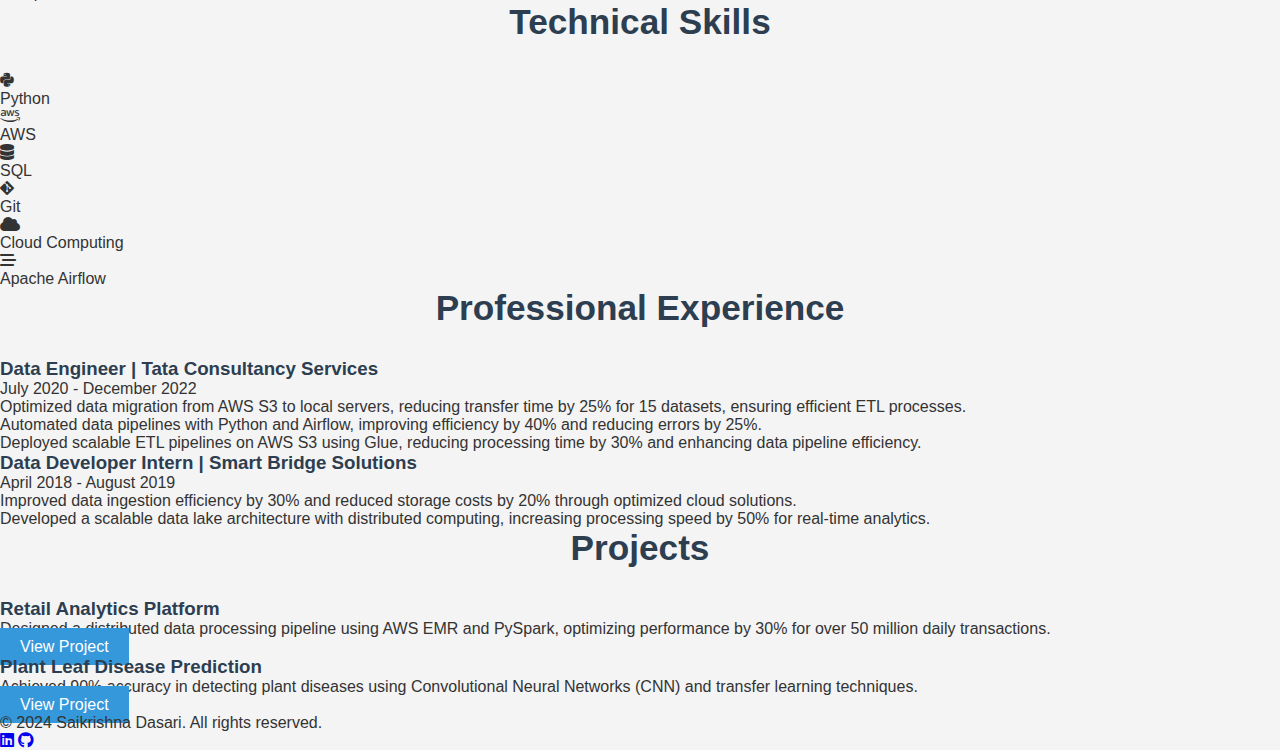
==== commit 8cddf844: "updated files4" ====
--- a/index.html
+++ b/index.html
@@ -4,169 +4,142 @@
     <meta charset="UTF-8">
     <meta name="viewport" content="width=device-width, initial-scale=1.0">
     <title>Saikrishna Dasari - Data Engineer Portfolio</title>
-    <link href="https://fonts.googleapis.com/css2?family=Roboto:wght@300;400;700&display=swap" rel="stylesheet">
     <link rel="stylesheet" href="styles.css">
-    <script src="https://kit.fontawesome.com/your-fontawesome-kit.js" crossorigin="anonymous"></script>
+    <!-- FontAwesome for icons -->
+    <link rel="stylesheet" href="https://cdnjs.cloudflare.com/ajax/libs/font-awesome/6.0.0-beta3/css/all.min.css">
 </head>
 <body>
+    <!-- Header Section with Navigation -->
     <header>
-        <nav>
-            <ul>
+        <nav class="navbar">
+            <div class="logo">
+                <h2>Saikrishna Dasari</h2>
+            </div>
+            <ul class="nav-links">
                 <li><a href="#about">About</a></li>
-                <li><a href="#education">Education</a></li>
+                <li><a href="#skills">Skills</a></li>
                 <li><a href="#experience">Experience</a></li>
                 <li><a href="#projects">Projects</a></li>
-                <li><a href="#skills">Skills</a></li>
+                <li><a href="#education">Education</a></li>
+                <li><a href="mailto:saikrishnadasari46@gmail.com" class="btn">Contact</a></li>
             </ul>
         </nav>
     </header>
 
-    <main>
-        <section id="hero">
-            <div class="hero-content">
-                <div class="hero-image">
-                    <img src="https://github.com/saikrishnadasari5/saikrishnadasari5.github.io/blob/master/saikii.jpeg?raw=true" alt="Saikrishna Dasari">
-                </div>
-                <div class="hero-text">
-                    <h1>Saikrishna Dasari</h1>
-                    <h2>Data Engineer</h2>
-                    <p>A dedicated and innovative Data Engineer with 3 years of experience in both startups and global tech companies. With a passion for transforming raw data into actionable insights, I thrive on building scalable data solutions that drive efficiency and innovation. Committed to continuous learning and growth, I enjoy exploring emerging technologies and applying them to solve complex business challenges, leveraging data to fuel informed decision-making and strategic initiatives.</p>
-                    <div class="contact-links">
-                        <a href="mailto:saikrishnadasari46@gmail.com" class="btn"><i class="fas fa-envelope"></i> Email</a>
-                        <a href="https://www.linkedin.com/in/saikrishna-dasari-46b28b151/" target="_blank" class="btn"><i class="fab fa-linkedin"></i> LinkedIn</a>
-                        <a href="https://github.com/saikrishnadasari5" target="_blank" class="btn"><i class="fab fa-github"></i> GitHub</a>
-                    </div>
+    <!-- Hero Section -->
+    <section class="hero">
+        <div class="hero-container">
+            <div class="hero-image">
+                <img src="saikii.jpeg" alt="Saikrishna Dasari Profile Picture" class="hero-img">
+            </div>
+            <div class="hero-text">
+                <h1>Saikrishna Dasari</h1>
+                <p>Data Engineer | Python | AWS | SQL</p>
+                <p>A passionate Data Engineer with over 3 years of experience, specializing in data migration, ETL processes, and building scalable data solutions on cloud platforms like AWS and GCP.</p>
+                <div class="hero-buttons">
+                    <a href="mailto:saikrishnadasari46@gmail.com" class="btn">Contact Me</a>
+                    <a href="https://github.com/saikrishnadasari5" target="_blank" class="btn">GitHub</a>
+                    <a href="https://www.linkedin.com/in/saikrishna-dasari-46b28b151/" target="_blank" class="btn">LinkedIn</a>
                 </div>
             </div>
-        </section>
+        </div>
+    </section>
 
-        <section id="education">
+    <!-- About Section -->
+    <section class="about" id="about">
+        <div class="section-title">
+            <h2>About Me</h2>
+        </div>
+        <p>I am a Data Engineer with over 3 years of experience in building and optimizing data pipelines, improving data integrity, and automating ETL processes. My expertise in AWS, GCP, and Python allows me to create efficient data workflows that drive business decisions and actionable insights.</p>
+    </section>
+
+    <!-- Education Section -->
+    <section class="education" id="education">
+        <div class="section-title">
             <h2>Education</h2>
-            <div class="education-card">
-                <h3>Master of Science in Computer Science</h3>
-                <p>University of North Texas, Denton, TX</p>
-                <p><em>Expected Graduation: July 2024</em></p>
-                <p><strong>GPA:</strong> 3.8/4.0</p>
-                <div class="coursework">
-                    <h4>Relevant Coursework:</h4>
-                    <ul>
-                        <li>Computer Algorithms</li>
-                        <li>Data Visualization</li>
-                        <li>Software Engineering</li>
-                        <li>Fundamentals of AI</li>
-                        <li>Big Data</li>
-                        <li>Computer Networks</li>
-                    </ul>
-                </div>
+        </div>
+        <div class="education-item">
+            <h3>Master of Science in Computer Science</h3>
+            <p>University of North Texas, Denton, TX</p>
+            <p><strong>Expected Graduation:</strong> July 2024</p>
+            <p><strong>GPA:</strong> 3.8/4.0</p>
+            <h4>Relevant Coursework:</h4>
+            <ul>
+                <li>Computer Algorithms</li>
+                <li>Data Visualization</li>
+                <li>Software Engineering</li>
+                <li>Fundamentals of AI</li>
+                <li>Big Data</li>
+                <li>Computer Networks</li>
+            </ul>
+        </div>
+    </section>
+
+    <!-- Skills Section -->
+    <section class="skills" id="skills">
+        <div class="section-title">
+            <h2>Technical Skills</h2>
+        </div>
+        <div class="skills-grid">
+            <div class="skill-item"><i class="fab fa-python"></i><p>Python</p></div>
+            <div class="skill-item"><i class="fab fa-aws"></i><p>AWS</p></div>
+            <div class="skill-item"><i class="fas fa-database"></i><p>SQL</p></div>
+            <div class="skill-item"><i class="fab fa-git-alt"></i><p>Git</p></div>
+            <div class="skill-item"><i class="fas fa-cloud"></i><p>Cloud Computing</p></div>
+            <div class="skill-item"><i class="fas fa-stream"></i><p>Apache Airflow</p></div>
+        </div>
+    </section>
+
+    <!-- Experience Section -->
+    <section class="experience" id="experience">
+        <div class="section-title">
+            <h2>Professional Experience</h2>
+        </div>
+        <div class="experience-item">
+            <h3>Data Engineer | Tata Consultancy Services</h3>
+            <span>July 2020 - December 2022</span>
+            <ul>
+                <li>Optimized data migration from AWS S3 to local servers, reducing transfer time by 25% for 15 datasets, ensuring efficient ETL processes.</li>
+                <li>Automated data pipelines with Python and Airflow, improving efficiency by 40% and reducing errors by 25%.</li>
+                <li>Deployed scalable ETL pipelines on AWS S3 using Glue, reducing processing time by 30% and enhancing data pipeline efficiency.</li>
+            </ul>
+        </div>
+        <div class="experience-item">
+            <h3>Data Developer Intern | Smart Bridge Solutions</h3>
+            <span>April 2018 - August 2019</span>
+            <ul>
+                <li>Improved data ingestion efficiency by 30% and reduced storage costs by 20% through optimized cloud solutions.</li>
+                <li>Developed a scalable data lake architecture with distributed computing, increasing processing speed by 50% for real-time analytics.</li>
+            </ul>
+        </div>
+    </section>
+
+    <!-- Projects Section -->
+    <section class="projects" id="projects">
+        <div class="section-title">
+            <h2>Projects</h2>
+        </div>
+        <div class="project-grid">
+            <div class="project-card">
+                <h3>Retail Analytics Platform</h3>
+                <p>Designed a distributed data processing pipeline using AWS EMR and PySpark, optimizing performance by 30% for over 50 million daily transactions.</p>
+                <a href="https://github.com/saikrishnadasari5/retail-analytics" target="_blank" class="btn">View Project</a>
             </div>
-        </section>
+            <div class="project-card">
+                <h3>Plant Leaf Disease Prediction</h3>
+                <p>Achieved 90% accuracy in detecting plant diseases using Convolutional Neural Networks (CNN) and transfer learning techniques.</p>
+                <a href="https://github.com/saikrishnadasari5/leaf-disease" target="_blank" class="btn">View Project</a>
+            </div>
+        </div>
+    </section>
 
-        <section id="experience">
-            <h2>Experience</h2>
-            <div class="timeline">
-                <div class="timeline-item">
-                    <div class="timeline-content">
-                        <h3>Data Engineer - Tata Consultancy Services</h3>
-                        <p class="date">July 2020 – December 2022</p>
-                        <ul>
-                            <li>Optimized data migration from AWS S3 to local servers, reducing transfer time by 25% for 15 datasets.</li>
-                            <li>Enhanced data integrity and quality assurance by 20% through rigorous validation with Amazon Redshift.</li>
-                            <li>Automated data pipelines and ingestion with Python and Airflow, boosting efficiency by 40% and reducing errors by 25%.</li>
-                            <li>Leveraged DBT to optimize ELT pipelines, increasing transformation efficiency by 30%.</li>
-                            <li>Architected and deployed ETL pipelines on AWS S3 using Glue, achieving a 30% reduction in processing time.</li>
-                            <li>Achieved 100% compliance with governance standards and ensured data security in AWS.</li>
-                        </ul>
-                    </div>
-                </div>
-                <div class="timeline-item">
-                    <div class="timeline-content">
-                        <h3>Data Developer Intern - Smart Bridge Solutions</h3>
-                        <p class="date">April 2018 – August 2019</p>
-                        <ul>
-                            <li>Engineered cloud-based data solutions, improving data ingestion efficiency by 30% and reducing storage costs by 20%.</li>
-                            <li>Designed a scalable data lake architecture with distributed computing, increasing processing speed by 50%.</li>
-                            <li>Enhanced data processing efficiency by 30% using Teradata, Hive, and Hadoop.</li>
-                            <li>Created and consumed over 10 APIs for seamless data integration and real-time access across systems.</li>
-                        </ul>
-                    </div>
-                </div>
-            </div>
-        </section>
-
-        <section id="projects">
-            <h2>Academic Projects</h2>
-            <div class="project-grid">
-                <div class="project-card">
-                    <h3>Retail Analytics Platform</h3>
-                    <p class="project-date">February 2023 - May 2023</p>
-                    <p>Designed a distributed data processing pipeline using AWS EMR and PySpark, optimizing performance by 30% for over 50 million daily transactions.</p>
-                    <div class="tech-stack">
-                        <span>AWS EMR</span>
-                        <span>PySpark</span>
-                        <span>Redshift Spectrum</span>
-                    </div>
-                </div>
-                <div class="project-card">
-                    <h3>E-Commerce Data Warehouse</h3>
-                    <p class="project-date">August 2023 - October 2023</p>
-                    <p>Implemented a data warehouse using Amazon Redshift, integrating structured and unstructured data, improving query performance by 30%.</p>
-                    <div class="tech-stack">
-                        <span>Amazon Redshift</span>
-                        <span>Apache Airflow</span>
-                        <span>SQL</span>
-                    </div>
-                </div>
-            </div>
-        </section>
-
-        <section id="skills">
-            <h2>Technical Skills</h2>
-            <div class="skills-container">
-                <div class="skill-category">
-                    <h3>Programming Languages</h3>
-                    <ul>
-                        <li>Python</li>
-                        <li>SQL</li>
-                        <li>PySpark</li>
-                        <li>Bash</li>
-                        <li>HTML</li>
-                        <li>CSS</li>
-                        <li>Java</li>
-                        <li>Linux/UNIX</li>
-                    </ul>
-                </div>
-                <div class="skill-category">
-                    <h3>Cloud Technologies</h3>
-                    <ul>
-                        <li>AWS Services (S3, Redshift, Glue, Athena, Lambda, EC2, CodeCommit, RDS, DynamoDB, EMR, Aurora, CloudWatch)</li>
-                        <li>GCP Services (BigQuery, Dataflow, Cloud Storage, Cloud Composer, Spanner, Data Fusion, Cloud SQL)</li>
-                    </ul>
-                </div>
-                <div class="skill-category">
-                    <h3>Big Data Tools</h3>
-                    <ul>
-                        <li>Apache Airflow</li>
-                        <li>Data Build Tool (DBT)</li>
-                        <li>Snowflake (ELT)</li>
-                        <li>Tableau</li>
-                        <li>Apache Kafka</li>
-                        <li>Apache Spark</li>
-                        <li>CI/CD</li>
-                    </ul>
-                </div>
-            </div>
-        </section>
-
-        <section id="awards">
-            <h2>Awards</h2>
-            <ul>
-                <li>AWS Certified Cloud Practitioner (Achieved 91% score)</li>
-            </ul>
-        </section>
-    </main>
-
+    <!-- Footer -->
     <footer>
         <p>&copy; 2024 Saikrishna Dasari. All rights reserved.</p>
+        <div class="social-icons">
+            <a href="https://www.linkedin.com/in/saikrishna-dasari-46b28b151/" target="_blank"><i class="fab fa-linkedin"></i></a>
+            <a href="https://github.com/saikrishnadasari5" target="_blank"><i class="fab fa-github"></i></a>
+        </div>
     </footer>
 </body>
-</html>+</html>
--- a/styles.css
+++ b/styles.css
@@ -1,249 +1,61 @@
-:root {
-    --primary-color: #2c3e50;
-    --secondary-color: #3498db;
-    --accent-color: #e74c3c;
-    --text-color: #333;
-    --bg-color: #f4f4f4;
+/* Global Styles */
+* {
+    margin: 0;
+    padding: 0;
+    box-sizing: border-box;
 }
 
-body, html {
-    font-family: 'Roboto', sans-serif;
-    margin: 0;
-    padding: 0;
-    background-color: var(--bg-color);
-    color: var(--text-color);
-    line-height: 1.6;
+body {
+    font-family: 'Segoe UI', Tahoma, Geneva, Verdana, sans-serif;
+    background-color: #f4f4f4;
+    color: #333;
 }
 
-header {
-    background-color: var(--primary-color);
-    padding: 1rem;
-    position: fixed;
-    width: 100%;
-    top: 0;
-    z-index: 1000;
+a {
+    text-decoration: none;
 }
 
-nav ul {
-    list-style-type: none;
-    padding: 0;
-    display: flex;
-    justify-content: flex-end;
+h1, h2, h3 {
+    color: #2c3e50;
 }
 
-nav ul li {
-    margin-left: 20px;
+/* Section Titles */
+.section-title h2 {
+    font-size: 2.2rem;
+    text-align: center;
+    margin-bottom: 30px;
 }
 
-nav ul li a {
-    color: white;
-    text-decoration: none;
-    font-weight: 600;
-    transition: color 0.3s ease;
-}
-
-nav ul li a:hover {
-    color: var(--secondary-color);
-}
-
-main {
-    padding-top: 60px;
-}
-
-#hero {
-    height: 100vh;
-    display: flex;
-    align-items: center;
-    background: linear-gradient(135deg, var(--primary-color) 0%, var(--secondary-color) 100%);
+/* Navbar */
+header {
+    background-color: #333;
+    padding: 10px 0;
     color: white;
 }
 
-.hero-content {
-    display: flex;
+.navbar {
     max-width: 1200px;
     margin: 0 auto;
-    padding: 2rem;
+    display: flex;
+    justify-content: space-between;
     align-items: center;
 }
 
-.hero-image {
-    flex: 1;
-    text-align: center;
+.nav-links {
+    list-style: none;
+    display: flex;
 }
 
-.hero-image img {
-    width: 300px;
-    height: auto;
-    object-fit: cover;
-    border: 5px solid white;
-    box-shadow: 0 0 20px rgba(0, 0, 0, 0.2);
+.nav-links li {
+    margin: 0 15px;
 }
 
-.hero-text {
-    flex: 2;
-    padding-left: 4rem;
-}
-
-h1 {
-    font-size: 3em;
-    margin-bottom: 0.5rem;
-}
-
-h2 {
-    font-size: 1.5em;
-    color: var(--accent-color);
-    margin-top: 0;
-}
-
-.contact-links {
-    margin-top: 2rem;
+.nav-links a {
+    color: white;
+    font-size: 16px;
 }
 
 .btn {
-    display: inline-block;
     padding: 10px 20px;
-    margin-right: 10px;
-    background-color: var(--accent-color);
-    color: white;
-    text-decoration: none;
-    border-radius: 5px;
-    transition: background-color 0.3s ease;
-}
-
-.btn:hover {
-    background-color: #c0392b;
-}
-
-section {
-    padding: 4rem 2rem;
-    max-width: 1200px;
-    margin: 0 auto;
-}
-
-.education-card, .timeline-content, .project-card {
-    background-color: white;
-    padding: 2rem;
-    border-radius: 8px;
-    box-shadow: 0 2px 10px rgba(0, 0, 0, 0.1);
-    margin-bottom: 2rem;
-}
-
-.timeline {
-    position: relative;
-}
-
-.timeline::after {
-    content: '';
-    position: absolute;
-    width: 6px;
-    background-color: var(--secondary-color);
-    top: 0;
-    bottom: 0;
-    left: 50%;
-    margin-left: -3px;
-}
-
-.timeline-item {
-    padding: 10px 40px;
-    position: relative;
-    background-color: inherit;
-    width: 50%;
-}
-
-.timeline-item::after {
-    content: '';
-    position: absolute;
-    width: 25px;
-    height: 25px;
-    right: -17px;
-    background-color: var(--bg-color);
-    border: 4px solid var(--secondary-color);
-    top: 15px;
-    border-radius: 50%;
-    z-index: 1;
-}
-
-.timeline-item:nth-child(even) {
-    left: 50%;
-}
-
-.project-grid {
-    display: grid;
-    grid-template-columns: repeat(auto-fit, minmax(300px, 1fr));
-    gap: 2rem;
-}
-
-.tech-stack {
-    margin-top: 1rem;
-}
-
-.tech-stack span {
-    display: inline-block;
-    background-color: var(--secondary-color);
-    color: white;
-    padding: 5px 10px;
-    border-radius: 20px;
-    font-size: 0.8rem;
-    margin-right: 5px;
-    margin-bottom: 5px;
-}
-
-.skills-container {
-    display: flex;
-    flex-wrap: wrap;
-    justify-content: space-between;
-}
-
-.skill-category {
-    flex-basis: calc(33.333% - 20px);
-    margin-bottom: 20px;
-}
-
-footer {
-    background-color: var(--primary-color);
-    color: white;
-    text-align: center;
-    padding: 1rem;
-    margin-top: 2rem;
-}
-
-@media (max-width: 768px) {
-    .hero-content {
-        flex-direction: column;
-        text-align: center;
-    }
-
-    .hero-text {
-        padding-left: 0;
-        margin-top: 2rem;
-    }
-
-    .timeline::after {
-        left: 31px;
-    }
-
-    .timeline-item {
-        width: 100%;
-        padding-left: 70px;
-        padding-right: 25px;
-    }
-
-    .timeline-item::before {
-        left: 60px;
-        border: medium solid white;
-        border-width: 10px 10px 10px 0;
-        border-color: transparent white transparent transparent;
-    }
-
-    .timeline-item::after {
-        left: 15px;
-    }
-
-    .timeline-item:nth-child(even) {
-        left: 0%;
-    }
-
-    .skill-category {
-        flex-basis: 100%;
-    }
-}+    background-color: #3498db;
+    color: white
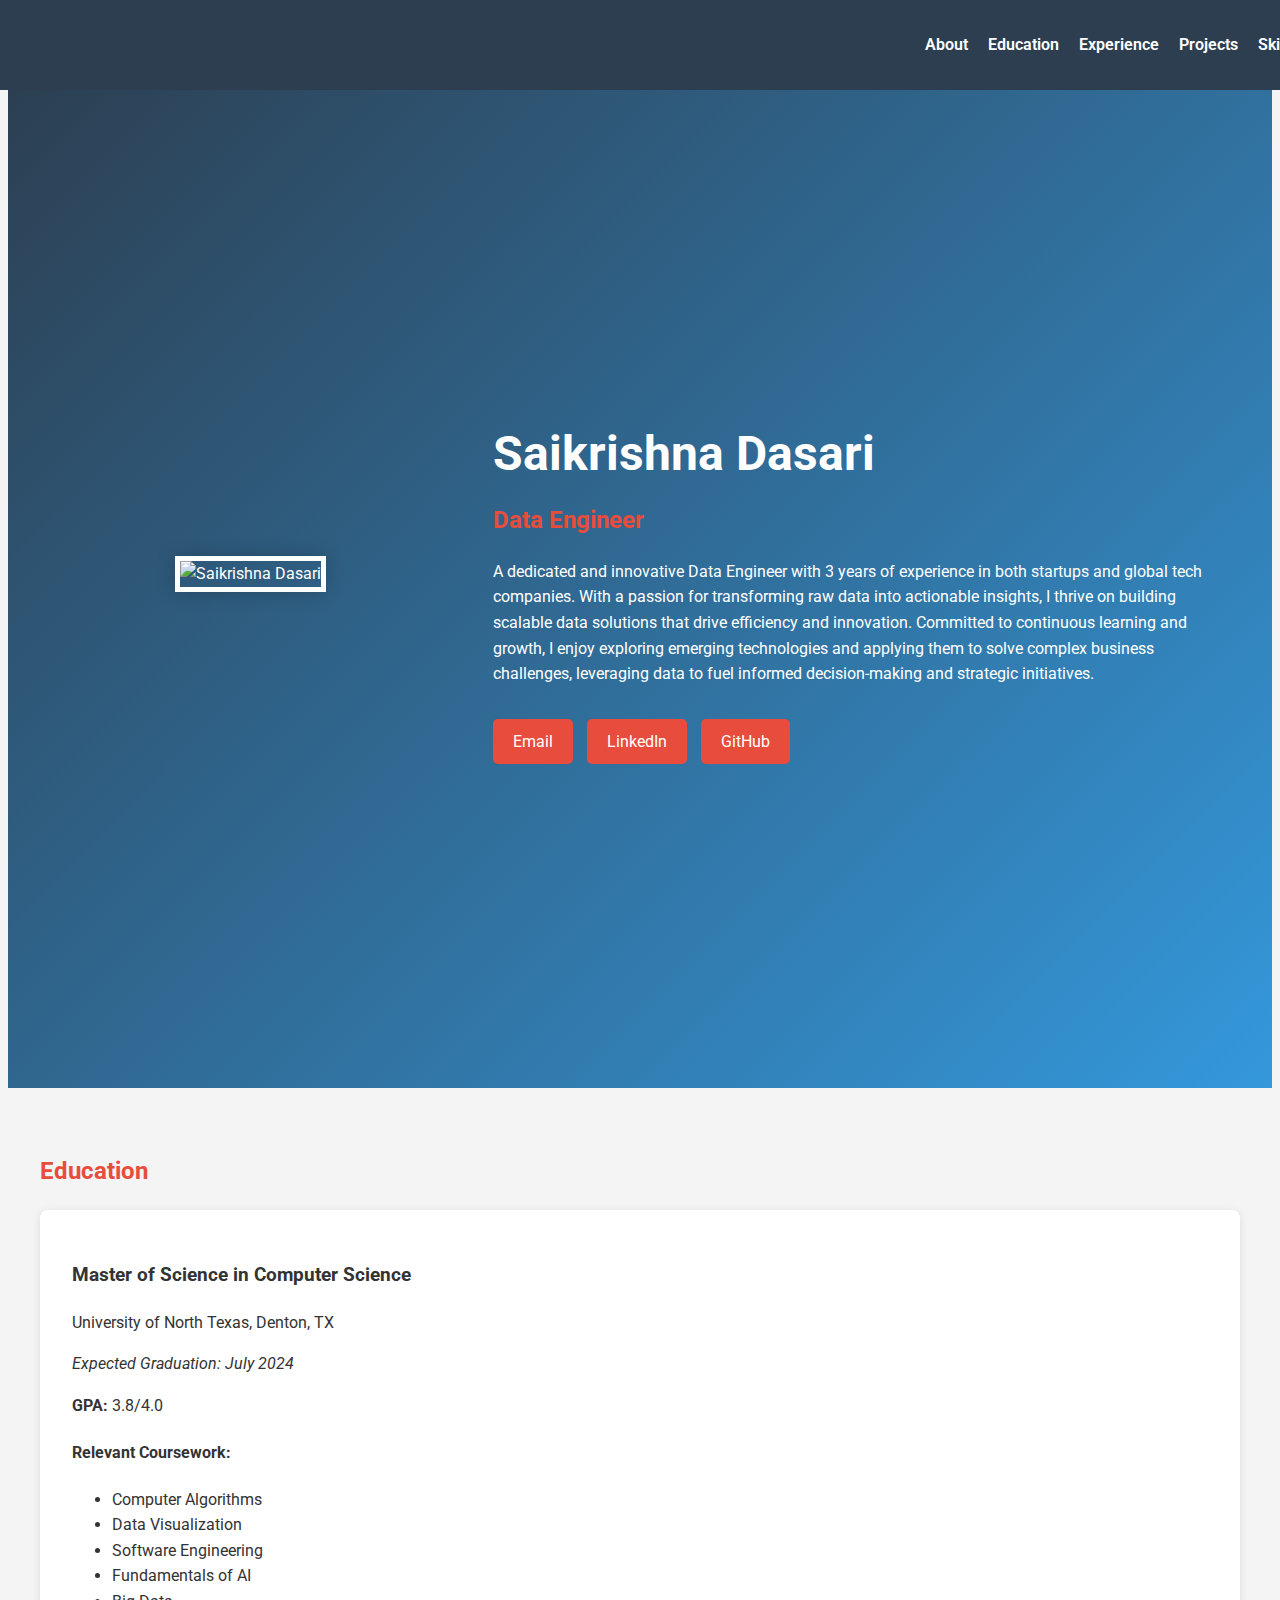
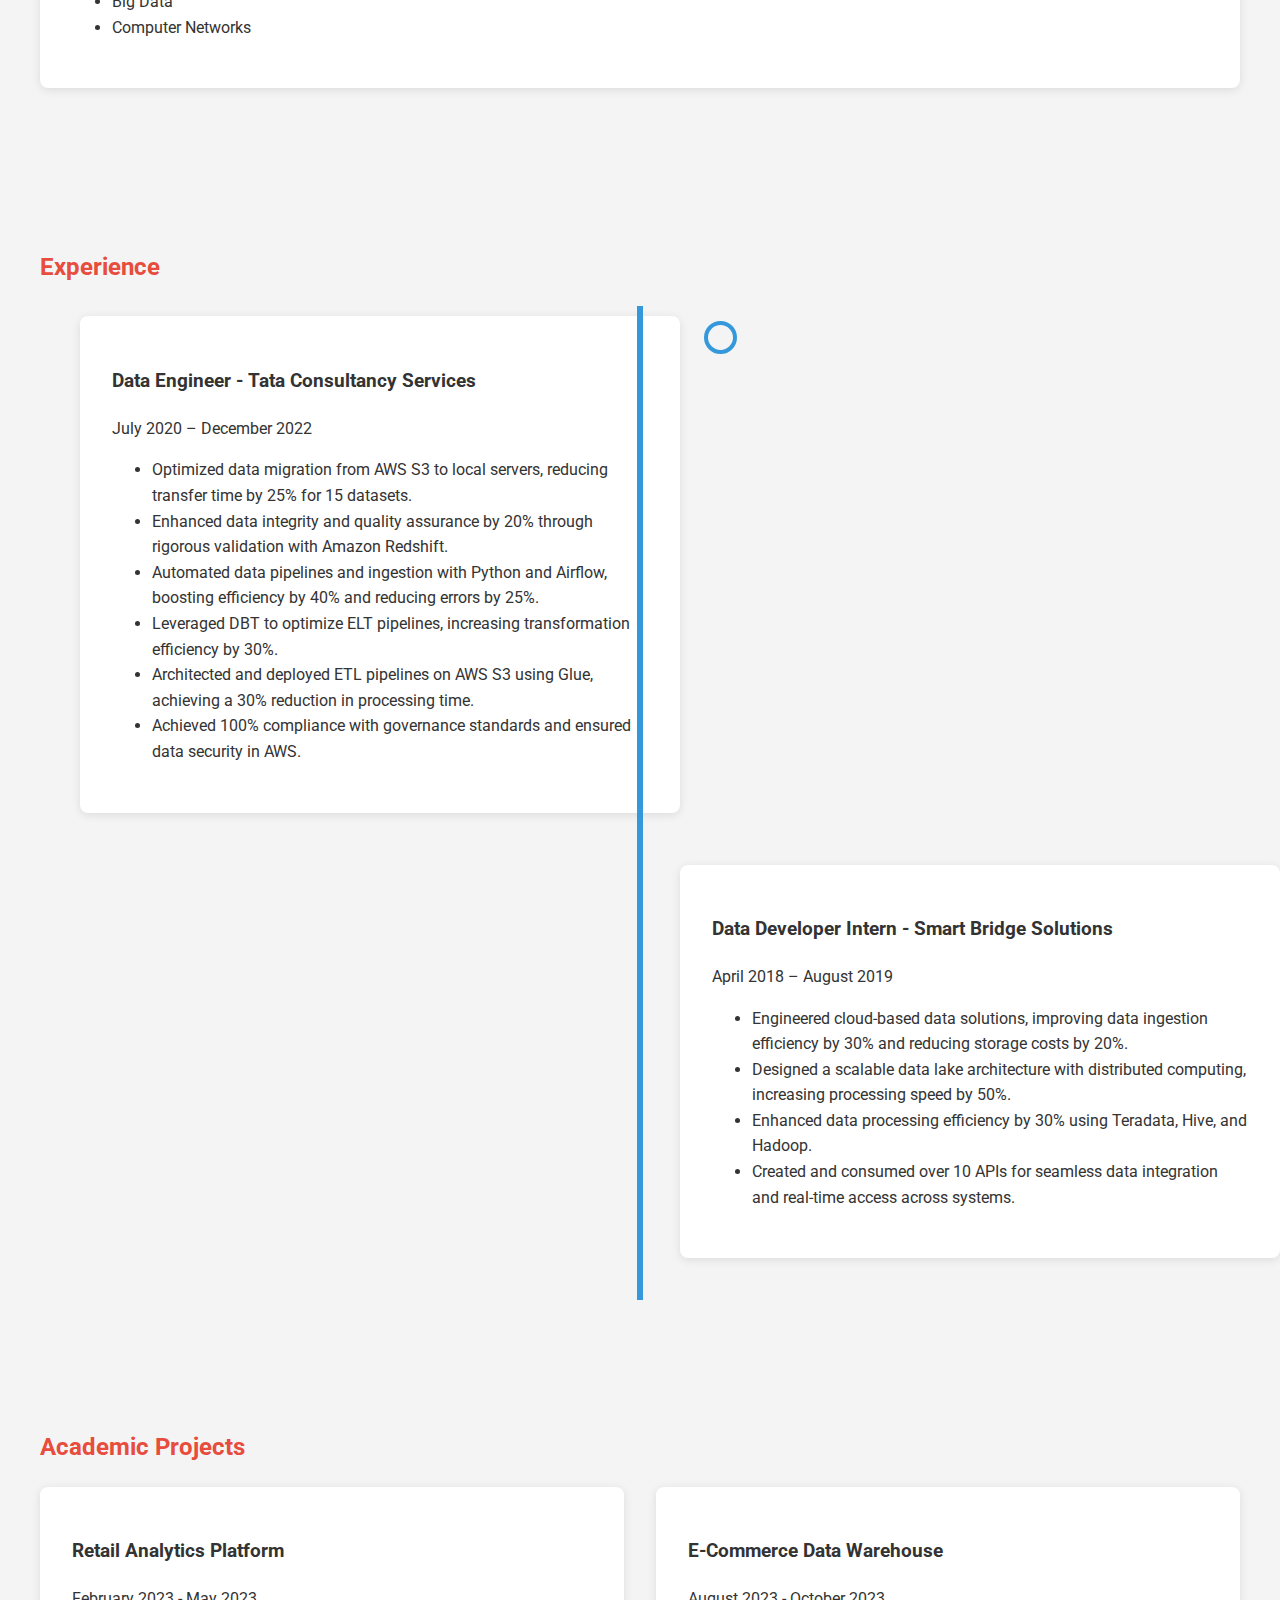
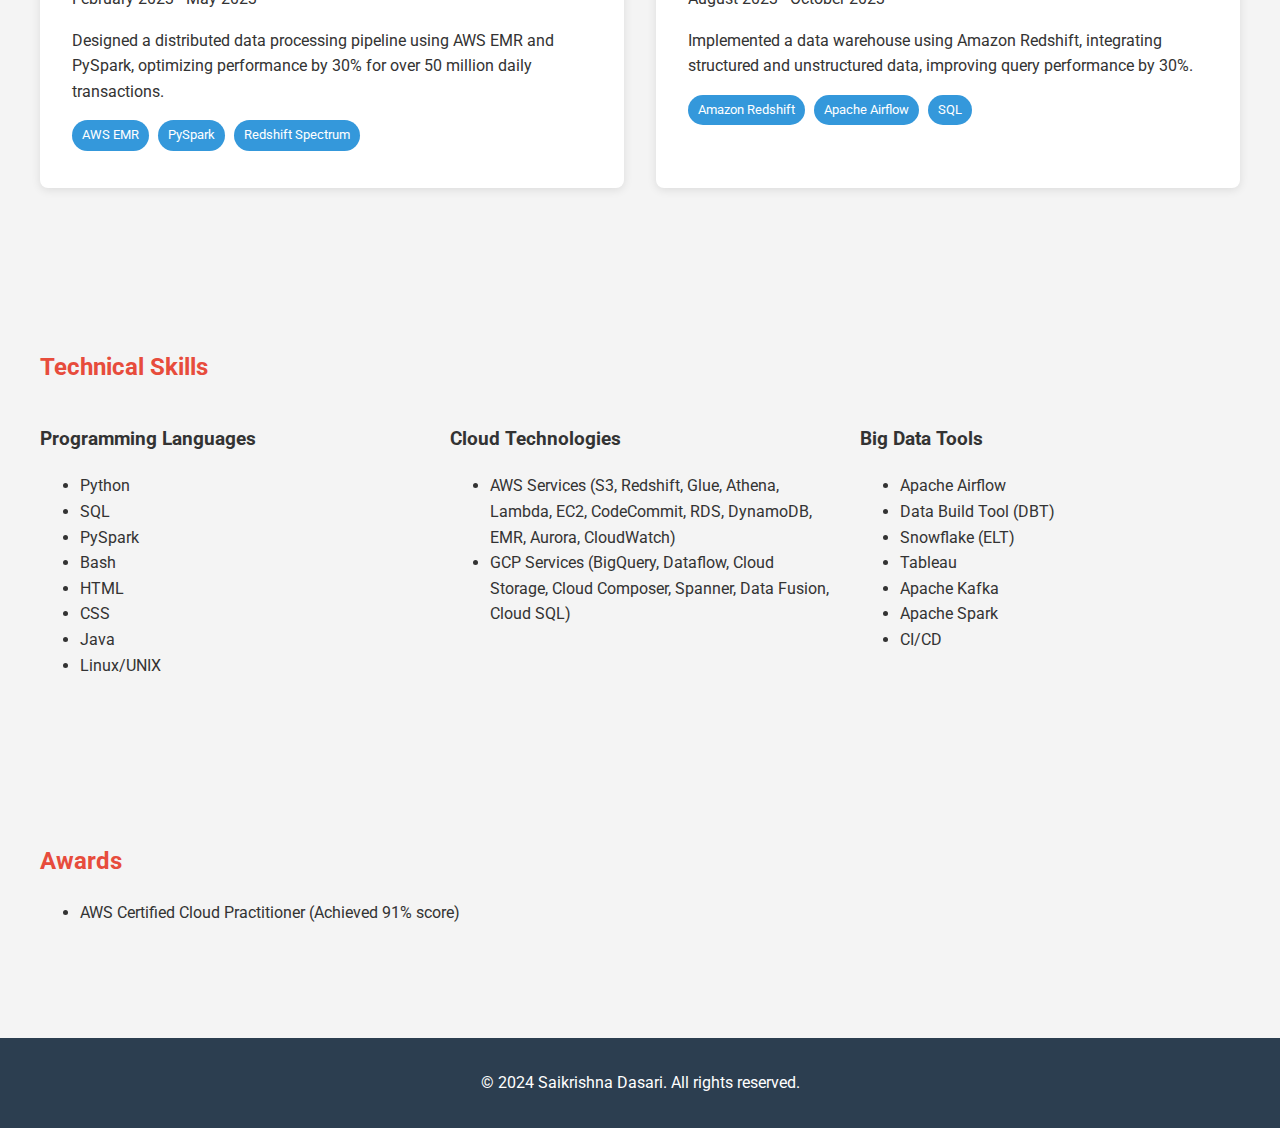
==== commit 7b42908a: "updated files4" ====
--- a/index.html
+++ b/index.html
@@ -4,142 +4,169 @@
     <meta charset="UTF-8">
     <meta name="viewport" content="width=device-width, initial-scale=1.0">
     <title>Saikrishna Dasari - Data Engineer Portfolio</title>
+    <link href="https://fonts.googleapis.com/css2?family=Roboto:wght@300;400;700&display=swap" rel="stylesheet">
     <link rel="stylesheet" href="styles.css">
-    <!-- FontAwesome for icons -->
-    <link rel="stylesheet" href="https://cdnjs.cloudflare.com/ajax/libs/font-awesome/6.0.0-beta3/css/all.min.css">
+    <script src="https://kit.fontawesome.com/your-fontawesome-kit.js" crossorigin="anonymous"></script>
 </head>
 <body>
-    <!-- Header Section with Navigation -->
     <header>
-        <nav class="navbar">
-            <div class="logo">
-                <h2>Saikrishna Dasari</h2>
-            </div>
-            <ul class="nav-links">
+        <nav>
+            <ul>
                 <li><a href="#about">About</a></li>
-                <li><a href="#skills">Skills</a></li>
+                <li><a href="#education">Education</a></li>
                 <li><a href="#experience">Experience</a></li>
                 <li><a href="#projects">Projects</a></li>
-                <li><a href="#education">Education</a></li>
-                <li><a href="mailto:saikrishnadasari46@gmail.com" class="btn">Contact</a></li>
+                <li><a href="#skills">Skills</a></li>
             </ul>
         </nav>
     </header>
 
-    <!-- Hero Section -->
-    <section class="hero">
-        <div class="hero-container">
-            <div class="hero-image">
-                <img src="saikii.jpeg" alt="Saikrishna Dasari Profile Picture" class="hero-img">
-            </div>
-            <div class="hero-text">
-                <h1>Saikrishna Dasari</h1>
-                <p>Data Engineer | Python | AWS | SQL</p>
-                <p>A passionate Data Engineer with over 3 years of experience, specializing in data migration, ETL processes, and building scalable data solutions on cloud platforms like AWS and GCP.</p>
-                <div class="hero-buttons">
-                    <a href="mailto:saikrishnadasari46@gmail.com" class="btn">Contact Me</a>
-                    <a href="https://github.com/saikrishnadasari5" target="_blank" class="btn">GitHub</a>
-                    <a href="https://www.linkedin.com/in/saikrishna-dasari-46b28b151/" target="_blank" class="btn">LinkedIn</a>
+    <main>
+        <section id="hero">
+            <div class="hero-content">
+                <div class="hero-image">
+                    <img src="https://github.com/saikrishnadasari5/saikrishnadasari5.github.io/blob/master/saikii.jpeg?raw=true" alt="Saikrishna Dasari">
+                </div>
+                <div class="hero-text">
+                    <h1>Saikrishna Dasari</h1>
+                    <h2>Data Engineer</h2>
+                    <p>A dedicated and innovative Data Engineer with 3 years of experience in both startups and global tech companies. With a passion for transforming raw data into actionable insights, I thrive on building scalable data solutions that drive efficiency and innovation. Committed to continuous learning and growth, I enjoy exploring emerging technologies and applying them to solve complex business challenges, leveraging data to fuel informed decision-making and strategic initiatives.</p>
+                    <div class="contact-links">
+                        <a href="mailto:saikrishnadasari46@gmail.com" class="btn"><i class="fas fa-envelope"></i> Email</a>
+                        <a href="https://www.linkedin.com/in/saikrishna-dasari-46b28b151/" target="_blank" class="btn"><i class="fab fa-linkedin"></i> LinkedIn</a>
+                        <a href="https://github.com/saikrishnadasari5" target="_blank" class="btn"><i class="fab fa-github"></i> GitHub</a>
+                    </div>
                 </div>
             </div>
-        </div>
-    </section>
+        </section>
 
-    <!-- About Section -->
-    <section class="about" id="about">
-        <div class="section-title">
-            <h2>About Me</h2>
-        </div>
-        <p>I am a Data Engineer with over 3 years of experience in building and optimizing data pipelines, improving data integrity, and automating ETL processes. My expertise in AWS, GCP, and Python allows me to create efficient data workflows that drive business decisions and actionable insights.</p>
-    </section>
+        <section id="education">
+            <h2>Education</h2>
+            <div class="education-card">
+                <h3>Master of Science in Computer Science</h3>
+                <p>University of North Texas, Denton, TX</p>
+                <p><em>Expected Graduation: July 2024</em></p>
+                <p><strong>GPA:</strong> 3.8/4.0</p>
+                <div class="coursework">
+                    <h4>Relevant Coursework:</h4>
+                    <ul>
+                        <li>Computer Algorithms</li>
+                        <li>Data Visualization</li>
+                        <li>Software Engineering</li>
+                        <li>Fundamentals of AI</li>
+                        <li>Big Data</li>
+                        <li>Computer Networks</li>
+                    </ul>
+                </div>
+            </div>
+        </section>
 
-    <!-- Education Section -->
-    <section class="education" id="education">
-        <div class="section-title">
-            <h2>Education</h2>
-        </div>
-        <div class="education-item">
-            <h3>Master of Science in Computer Science</h3>
-            <p>University of North Texas, Denton, TX</p>
-            <p><strong>Expected Graduation:</strong> July 2024</p>
-            <p><strong>GPA:</strong> 3.8/4.0</p>
-            <h4>Relevant Coursework:</h4>
+        <section id="experience">
+            <h2>Experience</h2>
+            <div class="timeline">
+                <div class="timeline-item">
+                    <div class="timeline-content">
+                        <h3>Data Engineer - Tata Consultancy Services</h3>
+                        <p class="date">July 2020 – December 2022</p>
+                        <ul>
+                            <li>Optimized data migration from AWS S3 to local servers, reducing transfer time by 25% for 15 datasets.</li>
+                            <li>Enhanced data integrity and quality assurance by 20% through rigorous validation with Amazon Redshift.</li>
+                            <li>Automated data pipelines and ingestion with Python and Airflow, boosting efficiency by 40% and reducing errors by 25%.</li>
+                            <li>Leveraged DBT to optimize ELT pipelines, increasing transformation efficiency by 30%.</li>
+                            <li>Architected and deployed ETL pipelines on AWS S3 using Glue, achieving a 30% reduction in processing time.</li>
+                            <li>Achieved 100% compliance with governance standards and ensured data security in AWS.</li>
+                        </ul>
+                    </div>
+                </div>
+                <div class="timeline-item">
+                    <div class="timeline-content">
+                        <h3>Data Developer Intern - Smart Bridge Solutions</h3>
+                        <p class="date">April 2018 – August 2019</p>
+                        <ul>
+                            <li>Engineered cloud-based data solutions, improving data ingestion efficiency by 30% and reducing storage costs by 20%.</li>
+                            <li>Designed a scalable data lake architecture with distributed computing, increasing processing speed by 50%.</li>
+                            <li>Enhanced data processing efficiency by 30% using Teradata, Hive, and Hadoop.</li>
+                            <li>Created and consumed over 10 APIs for seamless data integration and real-time access across systems.</li>
+                        </ul>
+                    </div>
+                </div>
+            </div>
+        </section>
+
+        <section id="projects">
+            <h2>Academic Projects</h2>
+            <div class="project-grid">
+                <div class="project-card">
+                    <h3>Retail Analytics Platform</h3>
+                    <p class="project-date">February 2023 - May 2023</p>
+                    <p>Designed a distributed data processing pipeline using AWS EMR and PySpark, optimizing performance by 30% for over 50 million daily transactions.</p>
+                    <div class="tech-stack">
+                        <span>AWS EMR</span>
+                        <span>PySpark</span>
+                        <span>Redshift Spectrum</span>
+                    </div>
+                </div>
+                <div class="project-card">
+                    <h3>E-Commerce Data Warehouse</h3>
+                    <p class="project-date">August 2023 - October 2023</p>
+                    <p>Implemented a data warehouse using Amazon Redshift, integrating structured and unstructured data, improving query performance by 30%.</p>
+                    <div class="tech-stack">
+                        <span>Amazon Redshift</span>
+                        <span>Apache Airflow</span>
+                        <span>SQL</span>
+                    </div>
+                </div>
+            </div>
+        </section>
+
+        <section id="skills">
+            <h2>Technical Skills</h2>
+            <div class="skills-container">
+                <div class="skill-category">
+                    <h3>Programming Languages</h3>
+                    <ul>
+                        <li>Python</li>
+                        <li>SQL</li>
+                        <li>PySpark</li>
+                        <li>Bash</li>
+                        <li>HTML</li>
+                        <li>CSS</li>
+                        <li>Java</li>
+                        <li>Linux/UNIX</li>
+                    </ul>
+                </div>
+                <div class="skill-category">
+                    <h3>Cloud Technologies</h3>
+                    <ul>
+                        <li>AWS Services (S3, Redshift, Glue, Athena, Lambda, EC2, CodeCommit, RDS, DynamoDB, EMR, Aurora, CloudWatch)</li>
+                        <li>GCP Services (BigQuery, Dataflow, Cloud Storage, Cloud Composer, Spanner, Data Fusion, Cloud SQL)</li>
+                    </ul>
+                </div>
+                <div class="skill-category">
+                    <h3>Big Data Tools</h3>
+                    <ul>
+                        <li>Apache Airflow</li>
+                        <li>Data Build Tool (DBT)</li>
+                        <li>Snowflake (ELT)</li>
+                        <li>Tableau</li>
+                        <li>Apache Kafka</li>
+                        <li>Apache Spark</li>
+                        <li>CI/CD</li>
+                    </ul>
+                </div>
+            </div>
+        </section>
+
+        <section id="awards">
+            <h2>Awards</h2>
             <ul>
-                <li>Computer Algorithms</li>
-                <li>Data Visualization</li>
-                <li>Software Engineering</li>
-                <li>Fundamentals of AI</li>
-                <li>Big Data</li>
-                <li>Computer Networks</li>
+                <li>AWS Certified Cloud Practitioner (Achieved 91% score)</li>
             </ul>
-        </div>
-    </section>
+        </section>
+    </main>
 
-    <!-- Skills Section -->
-    <section class="skills" id="skills">
-        <div class="section-title">
-            <h2>Technical Skills</h2>
-        </div>
-        <div class="skills-grid">
-            <div class="skill-item"><i class="fab fa-python"></i><p>Python</p></div>
-            <div class="skill-item"><i class="fab fa-aws"></i><p>AWS</p></div>
-            <div class="skill-item"><i class="fas fa-database"></i><p>SQL</p></div>
-            <div class="skill-item"><i class="fab fa-git-alt"></i><p>Git</p></div>
-            <div class="skill-item"><i class="fas fa-cloud"></i><p>Cloud Computing</p></div>
-            <div class="skill-item"><i class="fas fa-stream"></i><p>Apache Airflow</p></div>
-        </div>
-    </section>
-
-    <!-- Experience Section -->
-    <section class="experience" id="experience">
-        <div class="section-title">
-            <h2>Professional Experience</h2>
-        </div>
-        <div class="experience-item">
-            <h3>Data Engineer | Tata Consultancy Services</h3>
-            <span>July 2020 - December 2022</span>
-            <ul>
-                <li>Optimized data migration from AWS S3 to local servers, reducing transfer time by 25% for 15 datasets, ensuring efficient ETL processes.</li>
-                <li>Automated data pipelines with Python and Airflow, improving efficiency by 40% and reducing errors by 25%.</li>
-                <li>Deployed scalable ETL pipelines on AWS S3 using Glue, reducing processing time by 30% and enhancing data pipeline efficiency.</li>
-            </ul>
-        </div>
-        <div class="experience-item">
-            <h3>Data Developer Intern | Smart Bridge Solutions</h3>
-            <span>April 2018 - August 2019</span>
-            <ul>
-                <li>Improved data ingestion efficiency by 30% and reduced storage costs by 20% through optimized cloud solutions.</li>
-                <li>Developed a scalable data lake architecture with distributed computing, increasing processing speed by 50% for real-time analytics.</li>
-            </ul>
-        </div>
-    </section>
-
-    <!-- Projects Section -->
-    <section class="projects" id="projects">
-        <div class="section-title">
-            <h2>Projects</h2>
-        </div>
-        <div class="project-grid">
-            <div class="project-card">
-                <h3>Retail Analytics Platform</h3>
-                <p>Designed a distributed data processing pipeline using AWS EMR and PySpark, optimizing performance by 30% for over 50 million daily transactions.</p>
-                <a href="https://github.com/saikrishnadasari5/retail-analytics" target="_blank" class="btn">View Project</a>
-            </div>
-            <div class="project-card">
-                <h3>Plant Leaf Disease Prediction</h3>
-                <p>Achieved 90% accuracy in detecting plant diseases using Convolutional Neural Networks (CNN) and transfer learning techniques.</p>
-                <a href="https://github.com/saikrishnadasari5/leaf-disease" target="_blank" class="btn">View Project</a>
-            </div>
-        </div>
-    </section>
-
-    <!-- Footer -->
     <footer>
         <p>&copy; 2024 Saikrishna Dasari. All rights reserved.</p>
-        <div class="social-icons">
-            <a href="https://www.linkedin.com/in/saikrishna-dasari-46b28b151/" target="_blank"><i class="fab fa-linkedin"></i></a>
-            <a href="https://github.com/saikrishnadasari5" target="_blank"><i class="fab fa-github"></i></a>
-        </div>
     </footer>
 </body>
-</html>
+</html>--- a/styles.css
+++ b/styles.css
@@ -1,61 +1,249 @@
-/* Global Styles */
-* {
+:root {
+    --primary-color: #2c3e50;
+    --secondary-color: #3498db;
+    --accent-color: #e74c3c;
+    --text-color: #333;
+    --bg-color: #f4f4f4;
+}
+
+body, html {
+    font-family: 'Roboto', sans-serif;
     margin: 0;
     padding: 0;
-    box-sizing: border-box;
-}
-
-body {
-    font-family: 'Segoe UI', Tahoma, Geneva, Verdana, sans-serif;
-    background-color: #f4f4f4;
-    color: #333;
-}
-
-a {
+    background-color: var(--bg-color);
+    color: var(--text-color);
+    line-height: 1.6;
+}
+
+header {
+    background-color: var(--primary-color);
+    padding: 1rem;
+    position: fixed;
+    width: 100%;
+    top: 0;
+    z-index: 1000;
+}
+
+nav ul {
+    list-style-type: none;
+    padding: 0;
+    display: flex;
+    justify-content: flex-end;
+}
+
+nav ul li {
+    margin-left: 20px;
+}
+
+nav ul li a {
+    color: white;
     text-decoration: none;
-}
-
-h1, h2, h3 {
-    color: #2c3e50;
-}
-
-/* Section Titles */
-.section-title h2 {
-    font-size: 2.2rem;
-    text-align: center;
-    margin-bottom: 30px;
-}
-
-/* Navbar */
-header {
-    background-color: #333;
-    padding: 10px 0;
-    color: white;
-}
-
-.navbar {
+    font-weight: 600;
+    transition: color 0.3s ease;
+}
+
+nav ul li a:hover {
+    color: var(--secondary-color);
+}
+
+main {
+    padding-top: 60px;
+}
+
+#hero {
+    height: 100vh;
+    display: flex;
+    align-items: center;
+    background: linear-gradient(135deg, var(--primary-color) 0%, var(--secondary-color) 100%);
+    color: white;
+}
+
+.hero-content {
+    display: flex;
     max-width: 1200px;
     margin: 0 auto;
-    display: flex;
+    padding: 2rem;
+    align-items: center;
+}
+
+.hero-image {
+    flex: 1;
+    text-align: center;
+}
+
+.hero-image img {
+    width: 300px;
+    height: auto;
+    object-fit: cover;
+    border: 5px solid white;
+    box-shadow: 0 0 20px rgba(0, 0, 0, 0.2);
+}
+
+.hero-text {
+    flex: 2;
+    padding-left: 4rem;
+}
+
+h1 {
+    font-size: 3em;
+    margin-bottom: 0.5rem;
+}
+
+h2 {
+    font-size: 1.5em;
+    color: var(--accent-color);
+    margin-top: 0;
+}
+
+.contact-links {
+    margin-top: 2rem;
+}
+
+.btn {
+    display: inline-block;
+    padding: 10px 20px;
+    margin-right: 10px;
+    background-color: var(--accent-color);
+    color: white;
+    text-decoration: none;
+    border-radius: 5px;
+    transition: background-color 0.3s ease;
+}
+
+.btn:hover {
+    background-color: #c0392b;
+}
+
+section {
+    padding: 4rem 2rem;
+    max-width: 1200px;
+    margin: 0 auto;
+}
+
+.education-card, .timeline-content, .project-card {
+    background-color: white;
+    padding: 2rem;
+    border-radius: 8px;
+    box-shadow: 0 2px 10px rgba(0, 0, 0, 0.1);
+    margin-bottom: 2rem;
+}
+
+.timeline {
+    position: relative;
+}
+
+.timeline::after {
+    content: '';
+    position: absolute;
+    width: 6px;
+    background-color: var(--secondary-color);
+    top: 0;
+    bottom: 0;
+    left: 50%;
+    margin-left: -3px;
+}
+
+.timeline-item {
+    padding: 10px 40px;
+    position: relative;
+    background-color: inherit;
+    width: 50%;
+}
+
+.timeline-item::after {
+    content: '';
+    position: absolute;
+    width: 25px;
+    height: 25px;
+    right: -17px;
+    background-color: var(--bg-color);
+    border: 4px solid var(--secondary-color);
+    top: 15px;
+    border-radius: 50%;
+    z-index: 1;
+}
+
+.timeline-item:nth-child(even) {
+    left: 50%;
+}
+
+.project-grid {
+    display: grid;
+    grid-template-columns: repeat(auto-fit, minmax(300px, 1fr));
+    gap: 2rem;
+}
+
+.tech-stack {
+    margin-top: 1rem;
+}
+
+.tech-stack span {
+    display: inline-block;
+    background-color: var(--secondary-color);
+    color: white;
+    padding: 5px 10px;
+    border-radius: 20px;
+    font-size: 0.8rem;
+    margin-right: 5px;
+    margin-bottom: 5px;
+}
+
+.skills-container {
+    display: flex;
+    flex-wrap: wrap;
     justify-content: space-between;
-    align-items: center;
-}
-
-.nav-links {
-    list-style: none;
-    display: flex;
-}
-
-.nav-links li {
-    margin: 0 15px;
-}
-
-.nav-links a {
-    color: white;
-    font-size: 16px;
-}
-
-.btn {
-    padding: 10px 20px;
-    background-color: #3498db;
-    color: white
+}
+
+.skill-category {
+    flex-basis: calc(33.333% - 20px);
+    margin-bottom: 20px;
+}
+
+footer {
+    background-color: var(--primary-color);
+    color: white;
+    text-align: center;
+    padding: 1rem;
+    margin-top: 2rem;
+}
+
+@media (max-width: 768px) {
+    .hero-content {
+        flex-direction: column;
+        text-align: center;
+    }
+
+    .hero-text {
+        padding-left: 0;
+        margin-top: 2rem;
+    }
+
+    .timeline::after {
+        left: 31px;
+    }
+
+    .timeline-item {
+        width: 100%;
+        padding-left: 70px;
+        padding-right: 25px;
+    }
+
+    .timeline-item::before {
+        left: 60px;
+        border: medium solid white;
+        border-width: 10px 10px 10px 0;
+        border-color: transparent white transparent transparent;
+    }
+
+    .timeline-item::after {
+        left: 15px;
+    }
+
+    .timeline-item:nth-child(even) {
+        left: 0%;
+    }
+
+    .skill-category {
+        flex-basis: 100%;
+    }
+}